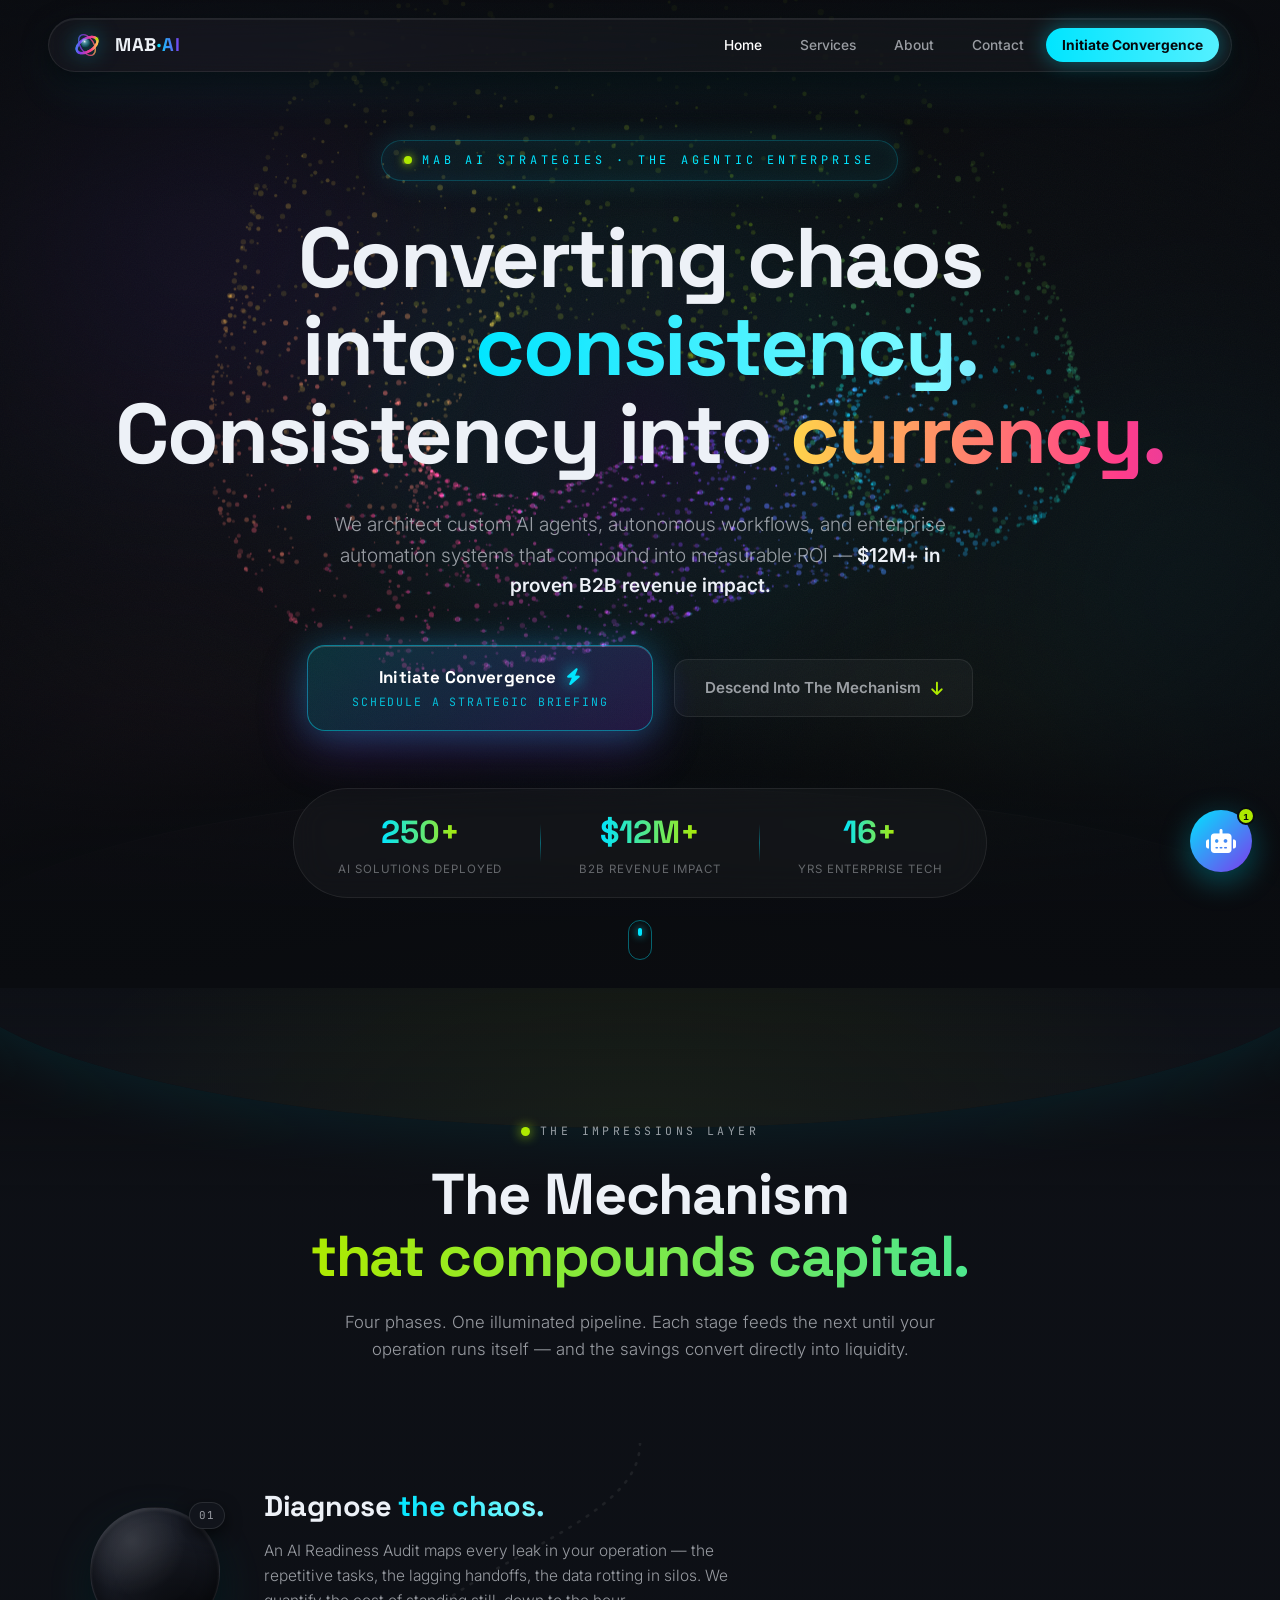
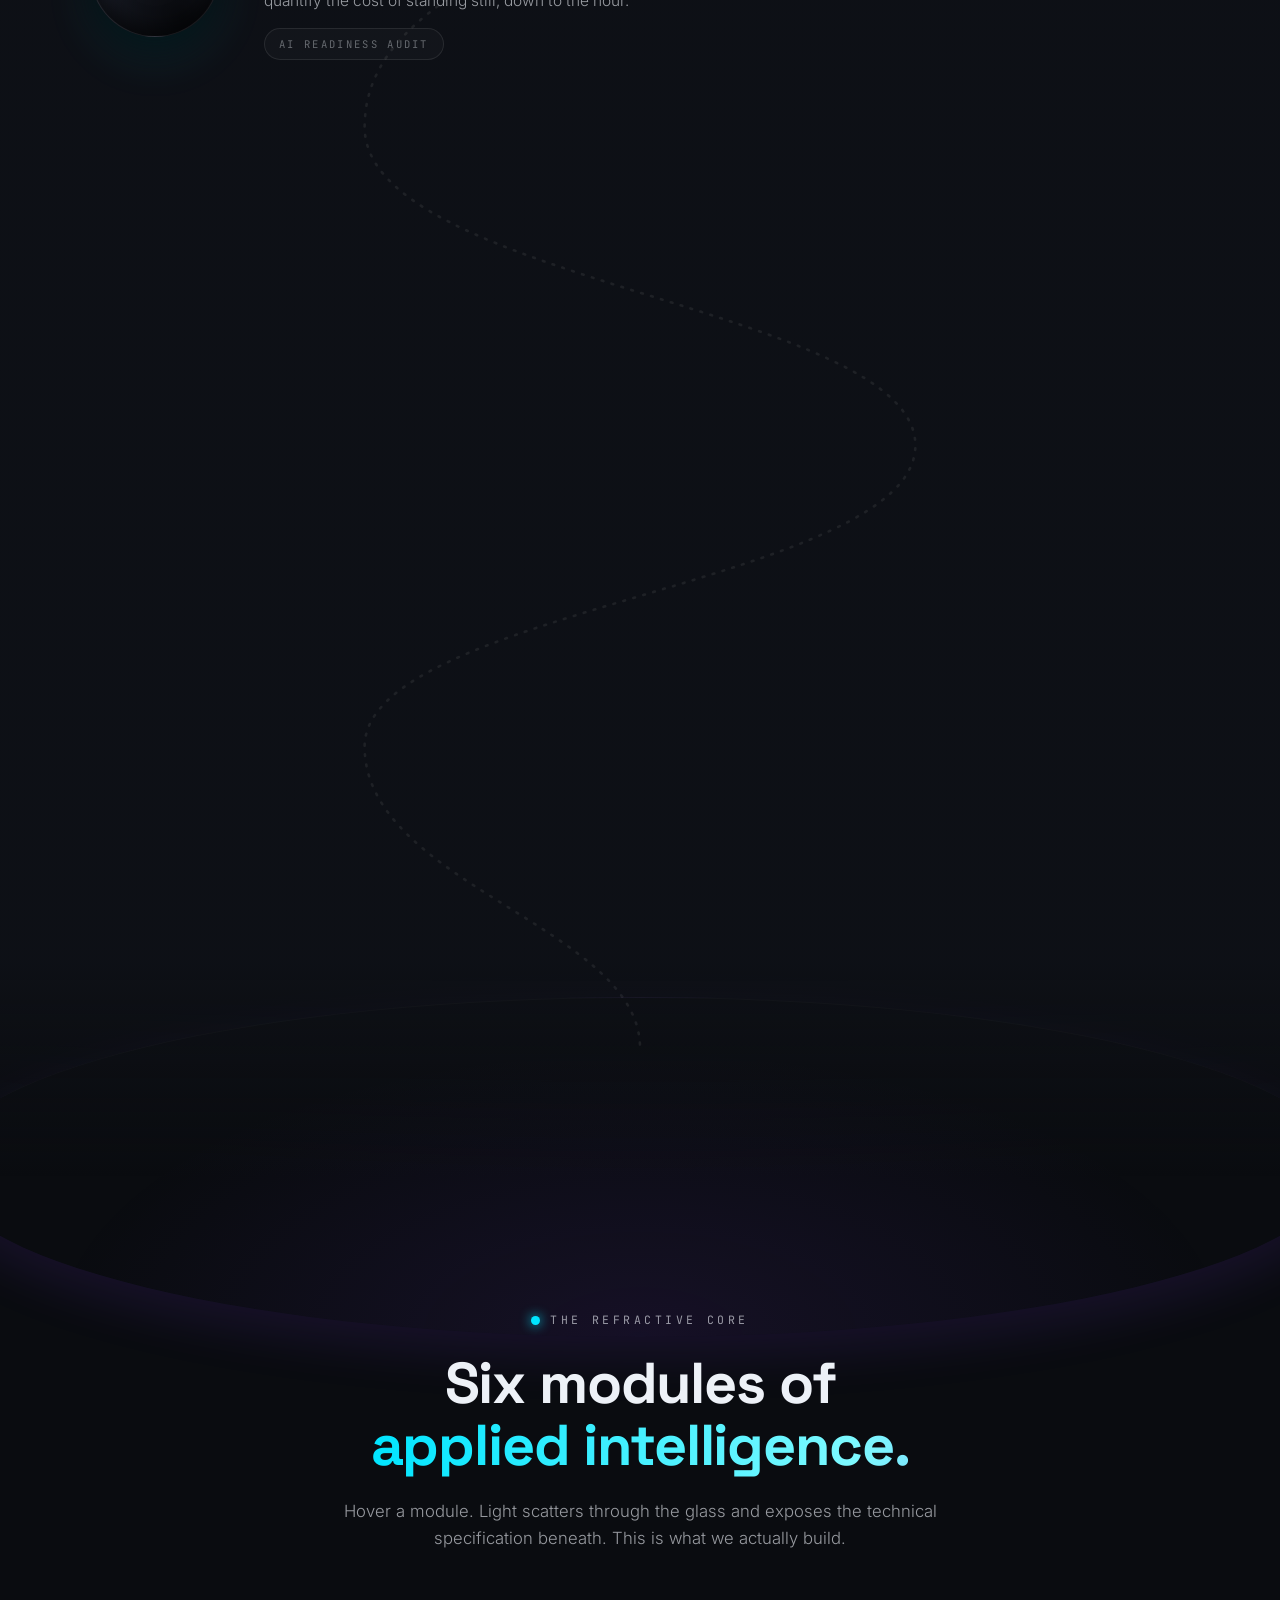
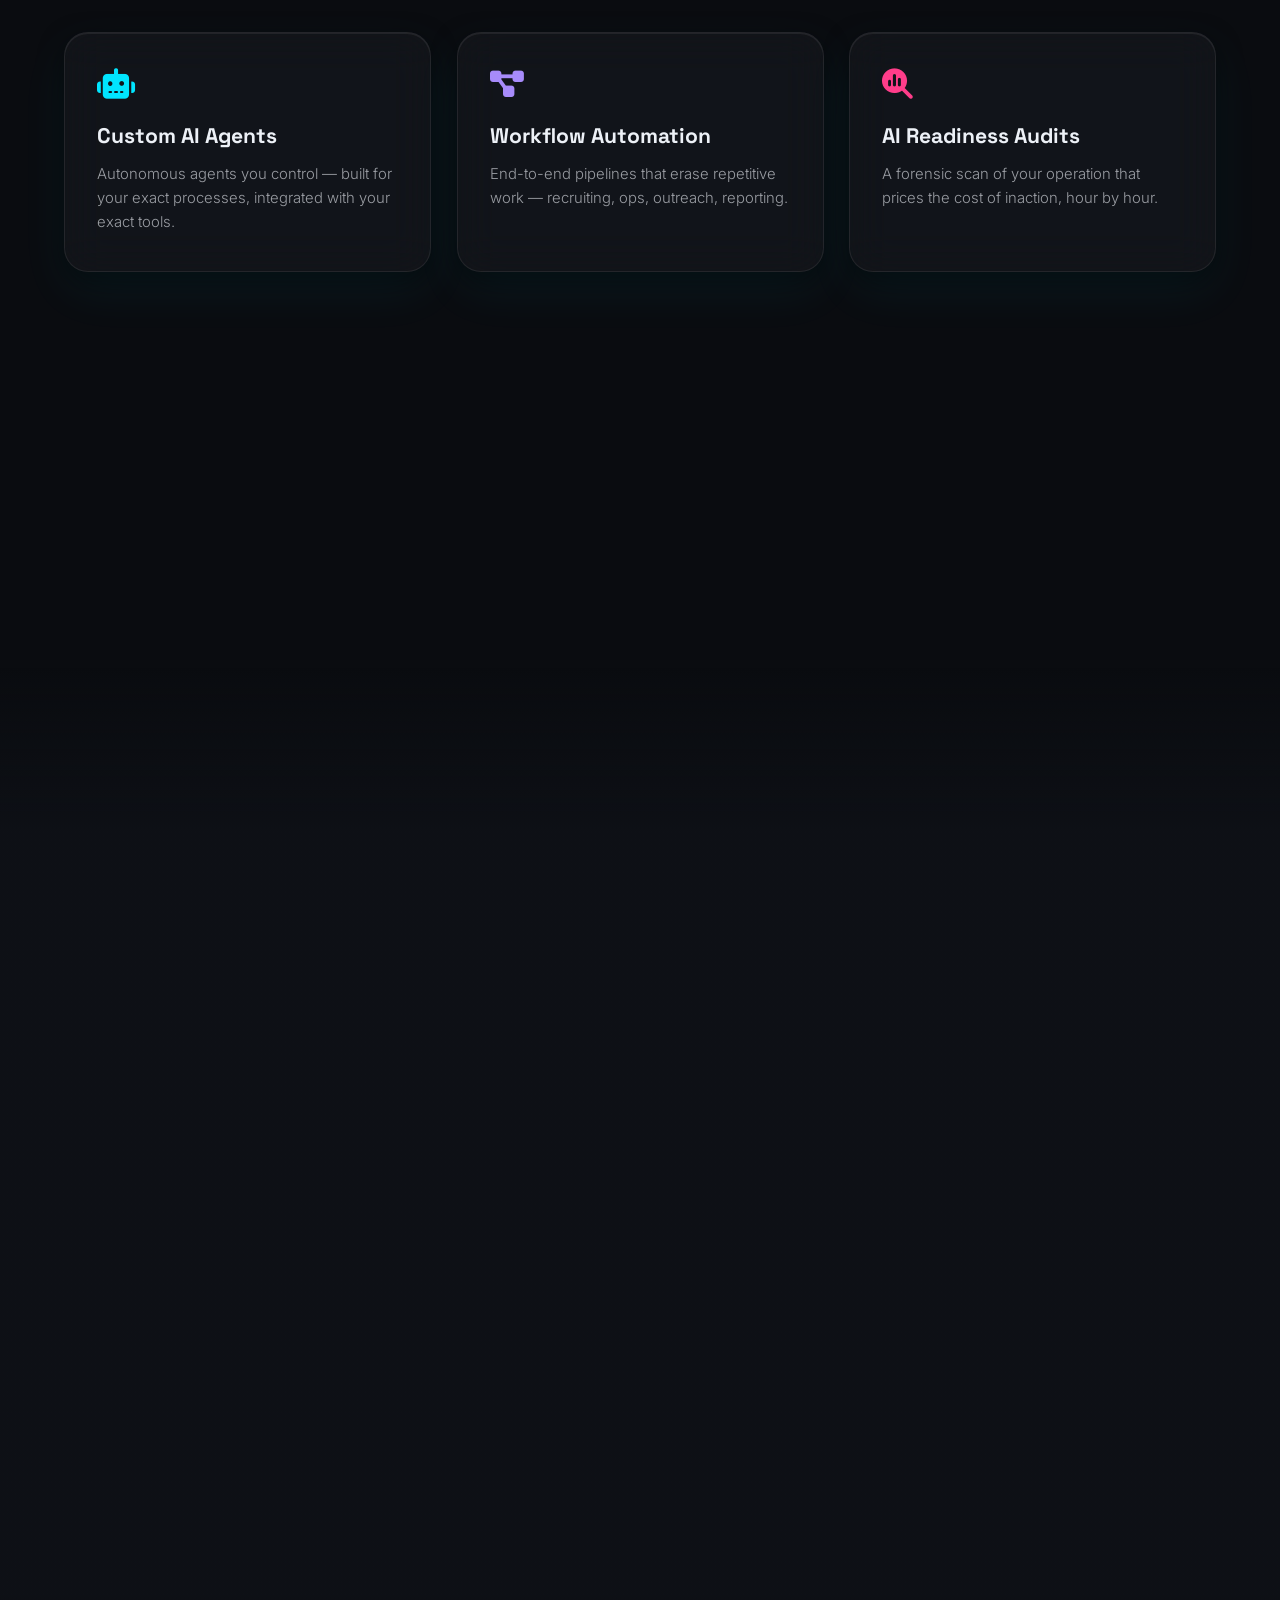
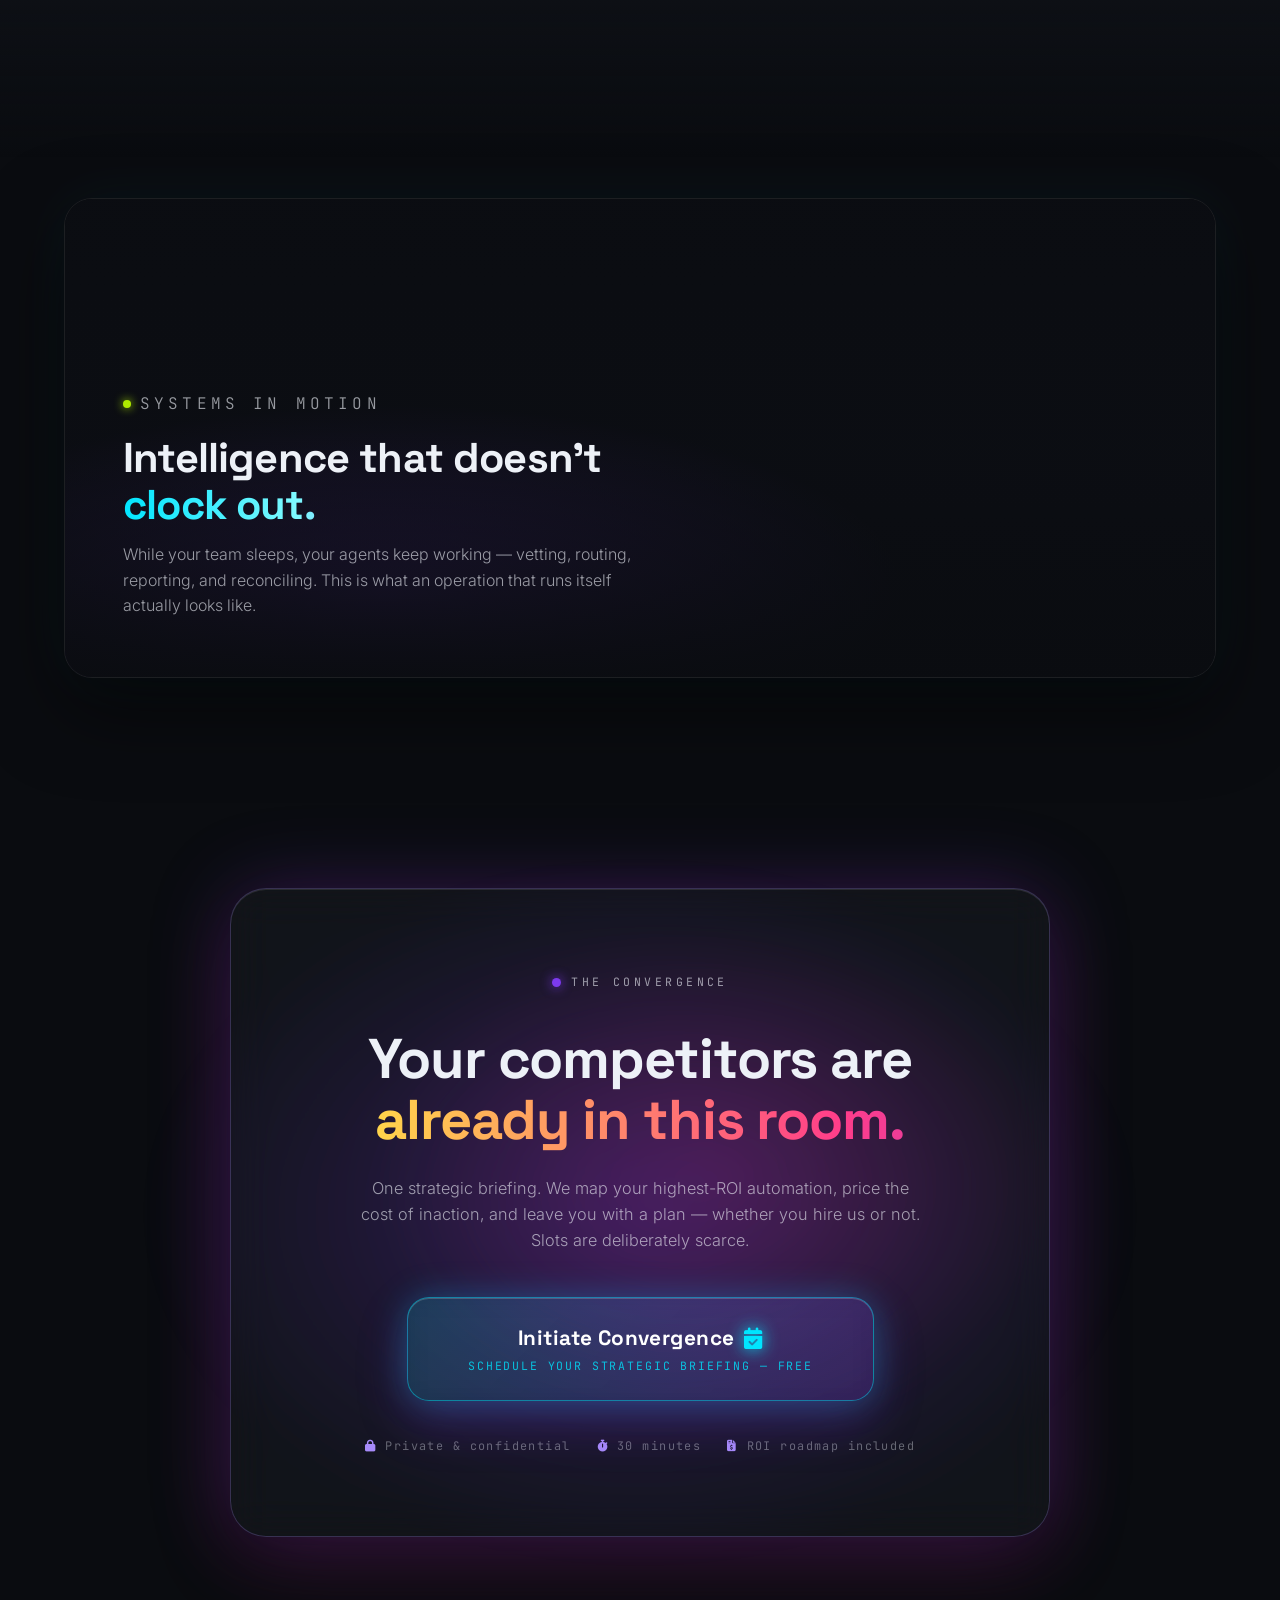
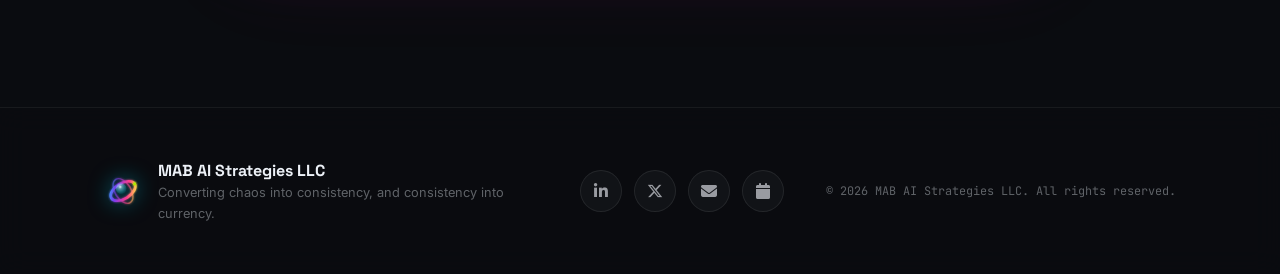
==== index.html @ 59cef4b9 "Add MAB AI Strategies website (pages, styles, scripts, media, brand assets) Stand up the static comp" ====
<!DOCTYPE html>
<html lang="en" class="scroll-smooth">
<head>
<meta charset="UTF-8">
<meta name="viewport" content="width=device-width, initial-scale=1.0">
<title>MAB AI Strategies — The Agentic Enterprise</title>
<meta name="description" content="Custom AI agents, intelligent workflows, and automation systems that deliver measurable ROI — backed by $12M+ in proven B2B revenue impact. Converting chaos into consistency, and consistency into currency.">
<link rel="canonical" href="https://www.mabaistrategies.com/">
<meta name="theme-color" content="#0A0C10">
<meta property="og:title" content="MAB AI Strategies — The Agentic Enterprise">
<meta property="og:description" content="Converting chaos into consistency, and consistency into currency.">
<meta property="og:type" content="website">
<meta property="og:url" content="https://www.mabaistrategies.com/">
<meta property="og:image" content="https://www.mabaistrategies.com/assets/og-image.svg">
<meta name="twitter:card" content="summary_large_image">
<meta name="twitter:title" content="MAB AI Strategies — The Agentic Enterprise">
<meta name="twitter:description" content="Converting chaos into consistency, and consistency into currency.">
<meta name="twitter:image" content="https://www.mabaistrategies.com/assets/og-image.svg">
<link rel="icon" href="assets/favicon.svg" type="image/svg+xml">
<link rel="apple-touch-icon" href="assets/favicon.svg">
<link rel="preconnect" href="https://fonts.googleapis.com">
<link rel="preconnect" href="https://fonts.gstatic.com" crossorigin>
<link href="https://fonts.googleapis.com/css2?family=Inter:wght@300;400;500;600;700;800;900&family=Space+Grotesk:wght@400;500;600;700&family=JetBrains+Mono:wght@400;500&display=swap" rel="stylesheet">
<link rel="stylesheet" href="https://cdn.jsdelivr.net/npm/@fortawesome/fontawesome-free@6.5.2/css/all.min.css">
<link rel="stylesheet" href="css/style.css">
<link rel="stylesheet" href="css/pages.css">
</head>
<body>

<!-- ════════ AMBIENT DEPTH LAYER ════════ -->
<div id="cosmos" aria-hidden="true">
  <div class="nebula nebula--violet"></div>
  <div class="nebula nebula--cyan"></div>
  <div class="nebula nebula--magenta"></div>
  <div class="nebula nebula--lime"></div>
  <canvas id="particle-field"></canvas>
  <div class="grain-overlay"></div>
</div>

<!-- ════════ NAVIGATION ════════ -->
<header id="site-nav">
  <nav class="nav-shell glass-sheet">
    <a href="index.html" class="nav-brand" id="nav-brand" aria-label="MAB AI Strategies — home">
      <span class="brand-orb"></span>
      <span class="brand-word">MAB<em>·AI</em></span>
    </a>
    <ul class="nav-links" id="nav-links">
      <li><a href="index.html" class="nav-link">Home</a></li>
      <li><a href="services.html" class="nav-link">Services</a></li>
      <li><a href="about.html" class="nav-link">About</a></li>
      <li><a href="contact.html" class="nav-link">Contact</a></li>
      <li><a href="contact.html" class="nav-link nav-link--cta magnetic">Initiate Convergence</a></li>
    </ul>
    <button class="nav-burger" id="nav-burger" aria-label="Open menu">
      <span></span><span></span><span></span>
    </button>
  </nav>
</header>

<main>

<!-- ════════ 1 · HERO — THE LIQUID IRIDESCENT TORUS ════════ -->
<section id="hero-section">
  <canvas id="torus-canvas" aria-hidden="true"></canvas>
  <div class="hero-vignette" aria-hidden="true"></div>

  <div class="hero-content">
    <p class="hero-kicker reveal" data-reveal>
      <span class="kicker-pulse"></span>MAB AI STRATEGIES&nbsp;·&nbsp;THE AGENTIC ENTERPRISE
    </p>

    <h1 class="hero-headline">
      <span class="line"><span class="kinetic-word" data-text="Converting">Converting</span> <span class="kinetic-word kinetic-word--ghost" data-text="chaos">chaos</span></span>
      <span class="line"><span class="kinetic-word kinetic-word--ghost" data-text="into">into</span> <span class="kinetic-word grad-cyan" data-text="consistency.">consistency.</span></span>
      <span class="line"><span class="kinetic-word kinetic-word--ghost" data-text="Consistency">Consistency</span> <span class="kinetic-word kinetic-word--ghost" data-text="into">into</span> <span class="kinetic-word grad-aurora" data-text="currency.">currency.</span></span>
    </h1>

    <p class="hero-sub reveal" data-reveal style="--d:.25s">
      We architect custom AI agents, autonomous workflows, and enterprise automation systems
      that compound into measurable ROI — <strong>$12M+ in proven B2B revenue impact.</strong>
    </p>

    <div class="hero-cta-row reveal" data-reveal style="--d:.4s">
      <a href="https://calendar.app.google/kuwKF2VrDuyvdfN9A" target="_blank" rel="noopener noreferrer" class="btn-convergence magnetic" id="hero-cta">
        <span class="btn-pulse" aria-hidden="true"></span>
        <span class="btn-label">Initiate Convergence <i class="fa-solid fa-bolt"></i></span>
        <span class="btn-sublabel">Schedule a Strategic Briefing</span>
      </a>
      <a href="#mechanism-section" class="btn-ghost magnetic">
        Descend Into The Mechanism <i class="fa-solid fa-arrow-down"></i>
      </a>
    </div>

    <ul class="hero-ticker reveal" data-reveal style="--d:.55s">
      <li><strong data-count="250" data-suffix="+">0</strong><span>AI solutions deployed</span></li>
      <li class="ticker-divide"></li>
      <li><strong data-count="12" data-prefix="$" data-suffix="M+">0</strong><span>B2B revenue impact</span></li>
      <li class="ticker-divide"></li>
      <li><strong data-count="16" data-suffix="+">0</strong><span>yrs enterprise tech</span></li>
    </ul>
  </div>

  <div class="scroll-cue" aria-hidden="true"><span></span></div>
</section>

<!-- ════════ 2 · IMPRESSIONS LAYER — THE MECHANISM PIPELINE ════════ -->
<section id="mechanism-section">
  <div class="section-disc section-disc--top" aria-hidden="true"></div>

  <div class="section-head reveal" data-reveal>
    <p class="section-eyebrow"><span class="eyebrow-dot lime"></span>THE IMPRESSIONS LAYER</p>
    <h2 class="section-title kinetic-h">The Mechanism<br><span class="grad-lime">that compounds capital.</span></h2>
    <p class="section-lede">Four phases. One illuminated pipeline. Each stage feeds the next until your
    operation runs itself — and the savings convert directly into liquidity.</p>
  </div>

  <div class="pipeline-wrap">
    <svg id="pipeline-svg" viewBox="0 0 1000 1400" preserveAspectRatio="xMidYMin meet" aria-hidden="true">
      <defs>
        <linearGradient id="pipe-grad" x1="0" y1="0" x2="0" y2="1">
          <stop offset="0%" stop-color="#00E5FF"/>
          <stop offset="35%" stop-color="#7C3AED"/>
          <stop offset="70%" stop-color="#FF3D8A"/>
          <stop offset="100%" stop-color="#AEEA00"/>
        </linearGradient>
        <filter id="pipe-glow" x="-50%" y="-50%" width="200%" height="200%">
          <feGaussianBlur stdDeviation="6" result="b"/>
          <feMerge><feMergeNode in="b"/><feMergeNode in="SourceGraphic"/></feMerge>
        </filter>
      </defs>
      <path id="pipe-base" d="M500,0 C500,120 180,150 180,330 C180,510 820,540 820,700 C820,860 180,890 180,1050 C180,1210 500,1260 500,1400" fill="none"/>
      <path id="pipe-lit"  d="M500,0 C500,120 180,150 180,330 C180,510 820,540 820,700 C820,860 180,890 180,1050 C180,1210 500,1260 500,1400" fill="none" filter="url(#pipe-glow)"/>
      <circle id="pipe-comet" r="7"/>
    </svg>

    <article class="pipe-node pipe-node--left reveal" data-reveal>
      <div class="clay-disc" data-accent="cyan"><span class="clay-num">01</span><i class="fa-solid fa-radar"></i></div>
      <div class="pipe-copy">
        <h3>Diagnose <span class="grad-cyan">the chaos.</span></h3>
        <p>An AI Readiness Audit maps every leak in your operation — the repetitive tasks, the lagging
        handoffs, the data rotting in silos. We quantify the cost of standing still, down to the hour.</p>
        <span class="pipe-tag">AI READINESS AUDIT</span>
      </div>
    </article>

    <article class="pipe-node pipe-node--right reveal" data-reveal>
      <div class="clay-disc" data-accent="violet"><span class="clay-num">02</span><i class="fa-solid fa-compass-drafting"></i></div>
      <div class="pipe-copy">
        <h3>Architect <span class="grad-violet">the agents.</span></h3>
        <p>Custom AI agents engineered around your stack — not bolted on top of it. Multi-step reasoning,
        tool use, and guardrails designed by architects with 16+ years in mid-market &amp; enterprise tech.</p>
        <span class="pipe-tag">CUSTOM AGENT ARCHITECTURE</span>
      </div>
    </article>

    <article class="pipe-node pipe-node--left reveal" data-reveal>
      <div class="clay-disc" data-accent="magenta"><span class="clay-num">03</span><i class="fa-solid fa-infinity"></i></div>
      <div class="pipe-copy">
        <h3>Automate <span class="grad-aurora">around the clock.</span></h3>
        <p>Workflows that never sleep. One deployment vetted candidates, ran outreach, and handled onboarding
        autonomously — returning <strong>15 hours per week</strong> to a Director of Staff and roughly
        <strong>$40K in annual net liquidity.</strong></p>
        <span class="pipe-tag">24/7 WORKFLOW AUTOMATION</span>
      </div>
    </article>

    <article class="pipe-node pipe-node--right reveal" data-reveal>
      <div class="clay-disc" data-accent="lime"><span class="clay-num">04</span><i class="fa-solid fa-chart-line"></i></div>
      <div class="pipe-copy">
        <h3>Amplify <span class="grad-lime">into currency.</span></h3>
        <p>Reclaimed hours become training, strategy, and growth. Our clients have measured near-10% YoY
        output gains from redeployed human focus alone. Consistency, converted into currency.</p>
        <span class="pipe-tag">MEASURABLE ROI · $12M+ IMPACT</span>
      </div>
    </article>
  </div>
</section>

<!-- ════════ 3 · THE REFRACTIVE CORE — SERVICES ════════ -->
<section id="core-section">
  <div class="section-disc section-disc--violet" aria-hidden="true"></div>

  <div class="section-head reveal" data-reveal>
    <p class="section-eyebrow"><span class="eyebrow-dot cyan"></span>THE REFRACTIVE CORE</p>
    <h2 class="section-title kinetic-h">Six modules of<br><span class="grad-cyan">applied intelligence.</span></h2>
    <p class="section-lede">Hover a module. Light scatters through the glass and exposes the technical
    specification beneath. This is what we actually build.</p>
  </div>

  <div class="core-grid">

    <article class="core-card glass-sheet reveal" data-reveal data-accent="cyan">
      <div class="card-scatter" aria-hidden="true"></div>
      <div class="card-face">
        <i class="fa-solid fa-robot card-icon"></i>
        <h3>Custom AI Agents</h3>
        <p>Autonomous agents you control — built for your exact processes, integrated with your exact tools.</p>
      </div>
      <div class="card-specs">
        <p class="spec-title">// TECHNICAL SPECIFICATION</p>
        <ul>
          <li><i class="fa-solid fa-angle-right"></i> Multi-step reasoning &amp; tool orchestration</li>
          <li><i class="fa-solid fa-angle-right"></i> LangGraph · CrewAI v0.9 · AG2 · Agents SDK</li>
          <li><i class="fa-solid fa-angle-right"></i> Human-in-the-loop guardrails &amp; audit logs</li>
          <li><i class="fa-solid fa-angle-right"></i> o3 · Claude 4 · Gemini 2.5 Pro · Llama 4</li>
        </ul>
      </div>
    </article>

    <article class="core-card glass-sheet reveal" data-reveal data-accent="violet">
      <div class="card-scatter" aria-hidden="true"></div>
      <div class="card-face">
        <i class="fa-solid fa-diagram-project card-icon"></i>
        <h3>Workflow Automation</h3>
        <p>End-to-end pipelines that erase repetitive work — recruiting, ops, outreach, reporting.</p>
      </div>
      <div class="card-specs">
        <p class="spec-title">// TECHNICAL SPECIFICATION</p>
        <ul>
          <li><i class="fa-solid fa-angle-right"></i> 24/7 autonomous execution, zero idle time</li>
          <li><i class="fa-solid fa-angle-right"></i> 15+ hrs/week reclaimed per deployment</li>
          <li><i class="fa-solid fa-angle-right"></i> Event-driven triggers &amp; failure recovery</li>
          <li><i class="fa-solid fa-angle-right"></i> Native CRM / ATS / ERP integrations</li>
        </ul>
      </div>
    </article>

    <article class="core-card glass-sheet reveal" data-reveal data-accent="magenta">
      <div class="card-scatter" aria-hidden="true"></div>
      <div class="card-face">
        <i class="fa-solid fa-magnifying-glass-chart card-icon"></i>
        <h3>AI Readiness Audits</h3>
        <p>A forensic scan of your operation that prices the cost of inaction, hour by hour.</p>
      </div>
      <div class="card-specs">
        <p class="spec-title">// TECHNICAL SPECIFICATION</p>
        <ul>
          <li><i class="fa-solid fa-angle-right"></i> Process mining &amp; bottleneck quantification</li>
          <li><i class="fa-solid fa-angle-right"></i> ROI-ranked automation roadmap</li>
          <li><i class="fa-solid fa-angle-right"></i> Data-maturity &amp; security assessment</li>
          <li><i class="fa-solid fa-angle-right"></i> Executive briefing deliverable</li>
        </ul>
      </div>
    </article>

    <article class="core-card glass-sheet reveal" data-reveal data-accent="lime">
      <div class="card-scatter" aria-hidden="true"></div>
      <div class="card-face">
        <i class="fa-solid fa-bolt-lightning card-icon"></i>
        <h3>Real-Time Data Synthesis</h3>
        <p>Live signals fused into a single intelligence layer your agents — and your board — act on.</p>
      </div>
      <div class="card-specs">
        <p class="spec-title">// TECHNICAL SPECIFICATION</p>
        <ul>
          <li><i class="fa-solid fa-angle-right"></i> Streaming ingestion &amp; vector retrieval</li>
          <li><i class="fa-solid fa-angle-right"></i> RAG pipelines over proprietary data</li>
          <li><i class="fa-solid fa-angle-right"></i> Python · FastAPI · PostgreSQL core</li>
          <li><i class="fa-solid fa-angle-right"></i> Live KPI dashboards &amp; alerting</li>
        </ul>
      </div>
    </article>

    <article class="core-card glass-sheet reveal" data-reveal data-accent="cyan">
      <div class="card-scatter" aria-hidden="true"></div>
      <div class="card-face">
        <i class="fa-solid fa-chess-king card-icon"></i>
        <h3>Fractional AI Architecture</h3>
        <p>Principal-level AI leadership embedded in your org — without the principal-level payroll.</p>
      </div>
      <div class="card-specs">
        <p class="spec-title">// TECHNICAL SPECIFICATION</p>
        <ul>
          <li><i class="fa-solid fa-angle-right"></i> 16+ yrs mid-market &amp; enterprise tech</li>
          <li><i class="fa-solid fa-angle-right"></i> Strategy → build → deploy ownership</li>
          <li><i class="fa-solid fa-angle-right"></i> Vendor-neutral stack selection</li>
          <li><i class="fa-solid fa-angle-right"></i> SOC 2 / GDPR-aware governance</li>
        </ul>
      </div>
    </article>

    <article class="core-card glass-sheet reveal" data-reveal data-accent="violet">
      <div class="card-scatter" aria-hidden="true"></div>
      <div class="card-face">
        <i class="fa-solid fa-window-restore card-icon"></i>
        <h3>Conversion Web Experiences</h3>
        <p>High-velocity, AI-instrumented web properties engineered to turn attention into pipeline.</p>
      </div>
      <div class="card-specs">
        <p class="spec-title">// TECHNICAL SPECIFICATION</p>
        <ul>
          <li><i class="fa-solid fa-angle-right"></i> Cinematic interaction &amp; motion systems</li>
          <li><i class="fa-solid fa-angle-right"></i> Embedded scheduling &amp; lead capture</li>
          <li><i class="fa-solid fa-angle-right"></i> Performance-budgeted, edge-deployed</li>
          <li><i class="fa-solid fa-angle-right"></i> Analytics-wired conversion loops</li>
        </ul>
      </div>
    </article>

  </div>
</section>

<!-- ════════ 4 · PROOF — TACTILE DISCS ════════ -->
<section id="proof-section">
  <div class="section-head reveal" data-reveal>
    <p class="section-eyebrow"><span class="eyebrow-dot magenta"></span>FIELD EVIDENCE</p>
    <h2 class="section-title kinetic-h">Numbers that survived<br><span class="grad-aurora">contact with reality.</span></h2>
  </div>

  <div class="proof-grid">
    <div class="proof-disc reveal" data-reveal data-accent="cyan">
      <div class="disc-ring" aria-hidden="true"></div>
      <strong data-count="250" data-suffix="+">0</strong>
      <span>Custom AI solutions built for businesses like yours</span>
    </div>
    <div class="proof-disc reveal" data-reveal data-accent="violet">
      <div class="disc-ring" aria-hidden="true"></div>
      <strong data-count="12" data-prefix="$" data-suffix="M+">0</strong>
      <span>Proven B2B revenue impact, measured — not estimated</span>
    </div>
    <div class="proof-disc reveal" data-reveal data-accent="magenta">
      <div class="disc-ring" aria-hidden="true"></div>
      <strong data-count="15" data-suffix="+">0</strong>
      <span>Hours saved per week, per deployment</span>
    </div>
    <div class="proof-disc reveal" data-reveal data-accent="lime">
      <div class="disc-ring" aria-hidden="true"></div>
      <strong data-count="16" data-suffix="+">0</strong>
      <span>Years in mid-market &amp; enterprise technology</span>
    </div>
  </div>

  <figure class="proof-quote glass-sheet reveal" data-reveal>
    <blockquote>
      “The autonomous hiring agent saved me almost <em>15 hours on staffing per week.</em>
      I finally focused on training — and output rose nearly 10% year over year.
      My estimate: about <em>$40,000 in annual net liquidity.</em>”
    </blockquote>
    <figcaption>— Director of Staff, MAB AI client deployment</figcaption>
  </figure>
</section>

<!-- ════════ 4.5 · THE AGENTIC ENTERPRISE — IN MOTION ════════ -->
<section class="motion-section">
  <div class="motion-band reveal" data-reveal>
    <video class="motion-band__video" autoplay muted loop playsinline preload="metadata" aria-hidden="true">
      <source src="media/agentic-loop-01.mp4" type="video/mp4">
    </video>
    <div class="motion-band__scrim" aria-hidden="true"></div>
    <div class="motion-band__copy">
      <p class="motion-band__tag"><span class="kicker-pulse"></span>SYSTEMS IN MOTION</p>
      <h2>Intelligence that doesn't <span class="grad-cyan">clock out.</span></h2>
      <p>While your team sleeps, your agents keep working — vetting, routing, reporting, and
      reconciling. This is what an operation that runs itself actually looks like.</p>
    </div>
  </div>
</section>

<!-- ════════ 5 · THE CONVERGENCE — FINAL CTA ════════ -->
<section id="convergence-section">
  <div class="convergence-aura" aria-hidden="true"></div>
  <div class="convergence-node glass-sheet reveal" data-reveal>
    <p class="section-eyebrow centered"><span class="eyebrow-dot violet"></span>THE CONVERGENCE</p>
    <h2 class="convergence-title kinetic-h">
      Your competitors are<br>
      <span class="grad-aurora">already in this room.</span>
    </h2>
    <p class="convergence-lede">
      One strategic briefing. We map your highest-ROI automation, price the cost of inaction,
      and leave you with a plan — whether you hire us or not. Slots are deliberately scarce.
    </p>
    <a href="https://calendar.app.google/kuwKF2VrDuyvdfN9A" target="_blank" rel="noopener noreferrer" class="btn-convergence btn-convergence--xl magnetic" id="final-cta">
      <span class="btn-pulse" aria-hidden="true"></span>
      <span class="btn-label">Initiate Convergence <i class="fa-solid fa-calendar-check"></i></span>
      <span class="btn-sublabel">Schedule Your Strategic Briefing — Free</span>
    </a>
    <ul class="convergence-meta">
      <li><i class="fa-solid fa-lock"></i> Private &amp; confidential</li>
      <li><i class="fa-solid fa-stopwatch"></i> 30 minutes</li>
      <li><i class="fa-solid fa-file-invoice-dollar"></i> ROI roadmap included</li>
    </ul>
  </div>
</section>

</main>

<!-- ════════ FOOTER ════════ -->
<footer id="site-footer">
  <div class="footer-shell">
    <div class="footer-brand">
      <span class="brand-orb"></span>
      <div>
        <p class="footer-name">MAB AI Strategies LLC</p>
        <p class="footer-tag">Converting chaos into consistency, and consistency into currency.</p>
      </div>
    </div>
    <ul class="footer-social">
      <li><a href="https://www.linkedin.com/in/mark-bockrath-a5a1b2196/" target="_blank" rel="noopener noreferrer" aria-label="LinkedIn" class="magnetic"><i class="fa-brands fa-linkedin-in"></i></a></li>
      <li><a href="https://x.com/mab_ai_CEO" target="_blank" rel="noopener noreferrer" aria-label="X / Twitter" class="magnetic"><i class="fa-brands fa-x-twitter"></i></a></li>
      <li><a href="mailto:mark@mabaistrategies.com" aria-label="Email" class="magnetic"><i class="fa-solid fa-envelope"></i></a></li>
      <li><a href="https://calendar.app.google/kuwKF2VrDuyvdfN9A" target="_blank" rel="noopener noreferrer" aria-label="Schedule" class="magnetic"><i class="fa-solid fa-calendar"></i></a></li>
    </ul>
    <p class="footer-legal">© 2026 MAB AI Strategies LLC. All rights reserved.</p>
  </div>
</footer>

<script src="js/torus.js" defer></script>
<script src="js/main.js" defer></script>
<script src="js/chatbot.js" defer></script>
</body>
</html>
---- css/style.css ----
/* ═══════════════════════════════════════════════════════════════
   MAB AI STRATEGIES — "AGENTIC ENTERPRISE" DARK THEME
   Cosmic slate base · phosphorescent neon · refractive glass
   ═══════════════════════════════════════════════════════════════ */

:root{
  --bg:        #0A0C10;
  --bg-raise:  #11141B;
  --ink:       #EDF1F7;
  --ink-dim:   rgba(237,241,247,.62);
  --ink-faint: rgba(237,241,247,.38);

  --cyan:    #00E5FF;
  --violet:  #7C3AED;
  --magenta: #FF3D8A;
  --lime:    #AEEA00;
  --gold:    #FFD54A;

  --glass-bg:     rgba(255,255,255,.035);
  --glass-border: rgba(255,255,255,.08);

  --font-display: "Space Grotesk", "Inter", sans-serif;
  --font-body:    "Inter", sans-serif;
  --font-mono:    "JetBrains Mono", monospace;

  --ease-out: cubic-bezier(.16,1,.3,1);
}

*{ margin:0; padding:0; box-sizing:border-box; }
html{ scroll-behavior:smooth; }
body{
  background:var(--bg);
  color:var(--ink);
  font-family:var(--font-body);
  line-height:1.6;
  overflow-x:hidden;
  -webkit-font-smoothing:antialiased;
}
::selection{ background:rgba(0,229,255,.3); color:#fff; }
img{ max-width:100%; display:block; }
a{ color:inherit; text-decoration:none; }
ul{ list-style:none; }

/* ═══════════ COSMIC BACKGROUND DEPTH ═══════════ */
#cosmos{ position:fixed; inset:0; z-index:0; pointer-events:none; overflow:hidden; }

#particle-field{ position:absolute; inset:0; width:100%; height:100%; }

.nebula{
  position:absolute; border-radius:50%;
  filter:blur(110px); opacity:.16;
  will-change:transform;
  mix-blend-mode:screen;
}
.nebula--violet { width:55vw; height:55vw; background:radial-gradient(circle,#7C3AED 0%,transparent 65%); top:-12%; left:-12%; }
.nebula--cyan   { width:45vw; height:45vw; background:radial-gradient(circle,#00E5FF 0%,transparent 65%); top:34%;  right:-16%; opacity:.10; }
.nebula--magenta{ width:42vw; height:42vw; background:radial-gradient(circle,#FF3D8A 0%,transparent 65%); top:64%;  left:-10%; opacity:.10; }
.nebula--lime   { width:34vw; height:34vw; background:radial-gradient(circle,#AEEA00 0%,transparent 65%); bottom:-12%; right:8%; opacity:.07; }

.grain-overlay{
  position:absolute; inset:0; opacity:.05; mix-blend-mode:overlay;
  background-image:url("data:image/svg+xml,%3Csvg xmlns='http://www.w3.org/2000/svg' width='160' height='160'%3E%3Cfilter id='n'%3E%3CfeTurbulence type='fractalNoise' baseFrequency='0.85' numOctaves='2'/%3E%3C/filter%3E%3Crect width='100%25' height='100%25' filter='url(%23n)'/%3E%3C/svg%3E");
}

main, footer, header{ position:relative; z-index:2; }

/* ═══════════ GLASS SHEET MATERIAL ═══════════ */
.glass-sheet{
  background:var(--glass-bg);
  -webkit-backdrop-filter:blur(20px) saturate(1.4);
  backdrop-filter:blur(20px) saturate(1.4);
  border:1px solid var(--glass-border);
  box-shadow:
    0 20px 50px rgba(0,229,255,.06),
    0 8px 24px rgba(0,0,0,.55),
    inset 0 1px 0 rgba(255,255,255,.07);
}

/* ═══════════ NAVIGATION ═══════════ */
#site-nav{
  position:fixed; top:0; left:0; right:0; z-index:50;
  padding:18px clamp(16px,4vw,48px);
  transition:padding .4s var(--ease-out);
}
.nav-shell{
  max-width:1240px; margin:0 auto;
  display:flex; align-items:center; justify-content:space-between;
  border-radius:100px; padding:10px 12px 10px 22px;
}
.nav-brand{ display:flex; align-items:center; gap:12px; }
.brand-orb{
  width:32px; height:32px; flex-shrink:0;
  background:url("../assets/logo-mark.svg") center/contain no-repeat;
  filter:drop-shadow(0 0 10px rgba(0,229,255,.5));
  animation:orb-float 9s ease-in-out infinite;
}
@keyframes orb-float{ 0%,100%{ transform:rotate(-5deg); } 50%{ transform:rotate(5deg); } }
.footer-brand .brand-orb{ width:38px; height:38px; }
.brand-word{
  font-family:var(--font-display); font-weight:700; font-size:1.15rem; letter-spacing:.04em;
}
.brand-word em{
  font-style:normal;
  background:linear-gradient(90deg,var(--cyan),var(--violet));
  -webkit-background-clip:text; background-clip:text; color:transparent;
}
.nav-links{ display:flex; align-items:center; gap:6px; }
.nav-link{
  font-size:.86rem; font-weight:500; color:var(--ink-dim);
  padding:9px 16px; border-radius:100px;
  transition:color .25s, background .25s, text-shadow .25s;
}
.nav-link:hover{ color:#fff; background:rgba(255,255,255,.05); text-shadow:0 0 14px rgba(0,229,255,.8); }
.nav-link--cta{
  color:#05070b; font-weight:700;
  background:linear-gradient(90deg,var(--cyan),#54f0ff);
  box-shadow:0 0 22px rgba(0,229,255,.4);
}
.nav-link--cta:hover{ color:#05070b; background:linear-gradient(90deg,#54f0ff,var(--cyan)); text-shadow:none; box-shadow:0 0 34px rgba(0,229,255,.7); }

.nav-burger{
  display:none; flex-direction:column; gap:5px;
  background:none; border:0; cursor:pointer; padding:10px 14px;
}
.nav-burger span{ width:22px; height:2px; background:var(--cyan); border-radius:2px; transition:.3s; box-shadow:0 0 8px rgba(0,229,255,.6); }

/* ═══════════ HERO ═══════════ */
#hero-section{
  position:relative; min-height:100vh;
  display:flex; align-items:center; justify-content:center;
  padding:140px clamp(20px,5vw,64px) 90px;
  overflow:hidden;
}
#torus-canvas{
  position:absolute; inset:0; width:100%; height:100%;
  z-index:0;
}
.hero-vignette{
  position:absolute; inset:0; z-index:1; pointer-events:none;
  background:
    radial-gradient(ellipse 70% 55% at 50% 42%, transparent 30%, rgba(10,12,16,.72) 100%),
    linear-gradient(to bottom, rgba(10,12,16,.45) 0%, transparent 22%, transparent 70%, var(--bg) 100%);
}
.hero-content{
  position:relative; z-index:2; max-width:1080px; text-align:center;
}
.hero-kicker{
  display:inline-flex; align-items:center; gap:10px;
  font-family:var(--font-mono); font-size:.74rem; letter-spacing:.32em;
  color:var(--cyan); margin-bottom:34px;
  padding:10px 22px; border-radius:100px;
  border:1px solid rgba(0,229,255,.22);
  background:rgba(0,229,255,.05);
  box-shadow:0 0 30px rgba(0,229,255,.12), inset 0 0 18px rgba(0,229,255,.05);
}
.kicker-pulse{
  width:8px; height:8px; border-radius:50%; background:var(--lime);
  box-shadow:0 0 10px var(--lime);
  animation:kick 2s ease-in-out infinite;
}
@keyframes kick{ 0%,100%{ opacity:1; transform:scale(1);} 50%{ opacity:.4; transform:scale(.7);} }

.hero-headline{
  font-family:var(--font-display);
  font-size:clamp(2.5rem, 6.6vw, 5.4rem);
  font-weight:700; line-height:1.04; letter-spacing:-.025em;
  margin-bottom:30px;
}
.hero-headline .line{ display:block; }

/* Kinetic typography */
.kinetic-word{
  position:relative; display:inline-block;
  transition:text-shadow .35s, transform .35s var(--ease-out);
}
.kinetic-word--ghost{ color:var(--ink); }
.kinetic-word:hover{
  transform:translateY(-3px);
  text-shadow:0 0 24px rgba(0,229,255,.85), 0 14px 44px rgba(124,58,237,.6);
}
.grad-cyan{
  background:linear-gradient(92deg,#00E5FF 0%,#7DF9FF 45%,#7C3AED 110%);
  background-size:200% 100%;
  -webkit-background-clip:text; background-clip:text; color:transparent;
  animation:grad-slide 6s ease-in-out infinite alternate;
}
.grad-aurora{
  background:linear-gradient(92deg,#FFD54A 0%,#FF3D8A 40%,#7C3AED 80%,#00E5FF 120%);
  background-size:220% 100%;
  -webkit-background-clip:text; background-clip:text; color:transparent;
  animation:grad-slide 7s ease-in-out infinite alternate;
}
.grad-lime{
  background:linear-gradient(92deg,#AEEA00 0%,#00E5FF 90%);
  background-size:200% 100%;
  -webkit-background-clip:text; background-clip:text; color:transparent;
  animation:grad-slide 6s ease-in-out infinite alternate;
}
.grad-violet{
  background:linear-gradient(92deg,#7C3AED 0%,#FF3D8A 100%);
  background-size:200% 100%;
  -webkit-background-clip:text; background-clip:text; color:transparent;
  animation:grad-slide 6s ease-in-out infinite alternate;
}
@keyframes grad-slide{ from{ background-position:0% 0; } to{ background-position:100% 0; } }

.hero-sub{
  max-width:640px; margin:0 auto 44px;
  font-size:clamp(1rem,1.6vw,1.2rem); color:var(--ink-dim); font-weight:300;
}
.hero-sub strong{ color:var(--ink); font-weight:600; }

/* CTA buttons */
.hero-cta-row{
  display:flex; flex-wrap:wrap; gap:20px; justify-content:center; align-items:center;
  margin-bottom:58px;
}
.btn-convergence{
  position:relative; display:inline-flex; flex-direction:column; align-items:center;
  gap:2px; padding:18px 44px; border-radius:18px;
  font-family:var(--font-display);
  background:linear-gradient(135deg, rgba(0,229,255,.16), rgba(124,58,237,.22));
  border:1px solid rgba(0,229,255,.45);
  box-shadow:
    0 0 34px rgba(0,229,255,.25),
    0 20px 50px rgba(124,58,237,.25),
    inset 0 1px 0 rgba(255,255,255,.18);
  -webkit-backdrop-filter:blur(14px); backdrop-filter:blur(14px);
  overflow:visible; cursor:pointer;
  transition:box-shadow .35s, border-color .35s;
  will-change:transform;
}
.btn-convergence:hover{
  border-color:rgba(0,229,255,.9);
  box-shadow:
    0 0 60px rgba(0,229,255,.5),
    0 24px 70px rgba(124,58,237,.45),
    inset 0 1px 0 rgba(255,255,255,.3);
}
.btn-label{
  font-size:1.06rem; font-weight:700; letter-spacing:.02em; color:#fff;
  display:flex; align-items:center; gap:10px;
}
.btn-label i{ color:var(--cyan); filter:drop-shadow(0 0 8px var(--cyan)); }
.btn-sublabel{
  font-size:.72rem; font-family:var(--font-mono); letter-spacing:.16em;
  color:rgba(0,229,255,.8); text-transform:uppercase;
}
.btn-pulse{
  position:absolute; inset:-1px; border-radius:18px; pointer-events:none;
  border:1px solid rgba(0,229,255,.7); opacity:0;
}
.btn-convergence:hover .btn-pulse{ animation:pulse-ring 1.4s var(--ease-out) infinite; }
@keyframes pulse-ring{
  0%{ opacity:.9; transform:scale(1); }
  100%{ opacity:0; transform:scale(1.22); }
}
.btn-convergence--xl{ padding:24px 60px; border-radius:22px; }
.btn-convergence--xl .btn-label{ font-size:1.3rem; }

.btn-ghost{
  display:inline-flex; align-items:center; gap:10px;
  padding:16px 30px; border-radius:14px;
  font-weight:600; font-size:.95rem; color:var(--ink-dim);
  border:1px solid var(--glass-border);
  background:var(--glass-bg);
  -webkit-backdrop-filter:blur(12px); backdrop-filter:blur(12px);
  transition:color .3s, border-color .3s, box-shadow .3s;
  will-change:transform;
}
.btn-ghost:hover{
  color:#fff; border-color:rgba(174,234,0,.5);
  box-shadow:0 0 26px rgba(174,234,0,.18);
}
.btn-ghost i{ color:var(--lime); }

/* Hero ticker */
.hero-ticker{
  display:inline-flex; align-items:center; gap:clamp(16px,3vw,38px);
  padding:18px clamp(20px,4vw,44px); border-radius:100px;
  background:rgba(255,255,255,.03);
  border:1px solid var(--glass-border);
  -webkit-backdrop-filter:blur(16px); backdrop-filter:blur(16px);
}
.hero-ticker li{ display:flex; flex-direction:column; align-items:center; gap:2px; }
.hero-ticker strong{
  font-family:var(--font-display); font-size:clamp(1.4rem,2.6vw,2rem); font-weight:700;
  background:linear-gradient(90deg,var(--cyan),var(--lime));
  -webkit-background-clip:text; background-clip:text; color:transparent;
}
.hero-ticker span{ font-size:.72rem; letter-spacing:.08em; text-transform:uppercase; color:var(--ink-faint); }
.ticker-divide{ width:1px; height:38px; background:linear-gradient(to bottom,transparent,rgba(0,229,255,.4),transparent); }

.scroll-cue{
  position:absolute; bottom:28px; left:50%; transform:translateX(-50%); z-index:2;
  width:24px; height:40px; border-radius:14px;
  border:1.5px solid rgba(0,229,255,.4);
  display:flex; justify-content:center; padding-top:7px;
}
.scroll-cue span{
  width:4px; height:8px; border-radius:3px; background:var(--cyan);
  box-shadow:0 0 8px var(--cyan);
  animation:cue 1.8s ease-in-out infinite;
}
@keyframes cue{ 0%{ transform:translateY(0); opacity:1;} 70%{ transform:translateY(14px); opacity:0;} 100%{ opacity:0;} }

/* ═══════════ SECTION SCAFFOLD ═══════════ */
section{ position:relative; padding:130px clamp(20px,5vw,64px); }

.section-head{ max-width:880px; margin:0 auto 80px; text-align:center; }
.section-eyebrow{
  display:inline-flex; align-items:center; gap:10px;
  font-family:var(--font-mono); font-size:.72rem; letter-spacing:.3em;
  color:var(--ink-dim); margin-bottom:22px;
}
.eyebrow-dot{ width:9px; height:9px; border-radius:50%; }
.eyebrow-dot.lime   { background:var(--lime);    box-shadow:0 0 12px var(--lime); }
.eyebrow-dot.cyan   { background:var(--cyan);    box-shadow:0 0 12px var(--cyan); }
.eyebrow-dot.magenta{ background:var(--magenta); box-shadow:0 0 12px var(--magenta); }
.eyebrow-dot.violet { background:var(--violet);  box-shadow:0 0 12px var(--violet); }

.section-title{
  font-family:var(--font-display);
  font-size:clamp(2rem,4.6vw,3.6rem);
  font-weight:700; line-height:1.08; letter-spacing:-.02em;
  margin-bottom:22px;
}
.kinetic-h{ transition:text-shadow .4s; }
.kinetic-h:hover{ text-shadow:0 0 34px rgba(0,229,255,.35); }
.section-lede{ color:var(--ink-dim); font-size:1.05rem; max-width:620px; margin:0 auto; font-weight:300; }

/* Section discs — tactile separators */
.section-disc{
  position:absolute; left:50%; transform:translateX(-50%);
  width:min(1400px,140vw); height:340px; border-radius:50%;
  pointer-events:none; z-index:-1;
}
.section-disc--top{
  top:-200px;
  background:
    radial-gradient(ellipse at 50% 100%, rgba(174,234,0,.07), transparent 60%),
    linear-gradient(to bottom, transparent, rgba(17,20,27,.9));
  box-shadow:0 20px 50px rgba(0,229,255,.1), 0 -30px 80px rgba(0,0,0,.6);
  border-top:1px solid rgba(255,255,255,.05);
}
.section-disc--violet{
  top:-180px;
  background:
    radial-gradient(ellipse at 50% 100%, rgba(124,58,237,.1), transparent 60%);
  box-shadow:0 20px 50px rgba(124,58,237,.12);
  border-top:1px solid rgba(255,255,255,.04);
}

/* ═══════════ MECHANISM PIPELINE ═══════════ */
#mechanism-section{
  background:linear-gradient(to bottom, transparent, rgba(17,20,27,.55) 12%, rgba(17,20,27,.55) 88%, transparent);
}
.pipeline-wrap{
  position:relative; max-width:1100px; margin:0 auto;
  display:flex; flex-direction:column; gap:clamp(70px,9vw,120px);
  padding:40px 0 60px;
}
#pipeline-svg{
  position:absolute; inset:0; width:100%; height:100%; z-index:0; pointer-events:none;
}
#pipe-base{ stroke:rgba(255,255,255,.07); stroke-width:3; stroke-dasharray:2 10; stroke-linecap:round; }
#pipe-lit{
  stroke:url(#pipe-grad); stroke-width:3.5; stroke-linecap:round;
}
#pipe-comet{ fill:#fff; filter:drop-shadow(0 0 12px var(--cyan)); }

.pipe-node{
  position:relative; z-index:1;
  display:flex; align-items:center; gap:clamp(22px,4vw,44px);
  max-width:640px;
}
.pipe-node--left { align-self:flex-start; }
.pipe-node--right{ align-self:flex-end; flex-direction:row-reverse; text-align:right; }
.pipe-node--right .pipe-copy{ display:flex; flex-direction:column; align-items:flex-end; }

/* Matte clay discs */
.clay-disc{
  position:relative; flex-shrink:0;
  width:clamp(96px,11vw,130px); height:clamp(96px,11vw,130px); border-radius:50%;
  display:flex; align-items:center; justify-content:center;
  background:
    radial-gradient(circle at 32% 26%, rgba(255,255,255,.13), transparent 42%),
    radial-gradient(circle at 70% 85%, rgba(0,0,0,.5), transparent 55%),
    linear-gradient(145deg,#1d212c,#0d0f15);
  border:1px solid rgba(255,255,255,.07);
  box-shadow:
    0 20px 50px rgba(0,229,255,.1),
    0 12px 30px rgba(0,0,0,.7),
    inset 0 2px 3px rgba(255,255,255,.1),
    inset 0 -8px 18px rgba(0,0,0,.55);
  transition:transform .5s var(--ease-out), box-shadow .5s;
}
.pipe-node:hover .clay-disc{ transform:translateY(-6px) rotate(-4deg); }
.clay-disc i{ font-size:clamp(1.6rem,2.6vw,2.2rem); }
.clay-disc[data-accent="cyan"]    i{ color:var(--cyan);    filter:drop-shadow(0 0 14px rgba(0,229,255,.8)); }
.clay-disc[data-accent="violet"]  i{ color:#A78BFA;        filter:drop-shadow(0 0 14px rgba(124,58,237,.9)); }
.clay-disc[data-accent="magenta"] i{ color:var(--magenta); filter:drop-shadow(0 0 14px rgba(255,61,138,.8)); }
.clay-disc[data-accent="lime"]    i{ color:var(--lime);    filter:drop-shadow(0 0 14px rgba(174,234,0,.8)); }
.pipe-node:hover .clay-disc[data-accent="cyan"]   { box-shadow:0 26px 60px rgba(0,229,255,.22), 0 12px 30px rgba(0,0,0,.7), inset 0 2px 3px rgba(255,255,255,.1), inset 0 -8px 18px rgba(0,0,0,.55); }
.pipe-node:hover .clay-disc[data-accent="violet"] { box-shadow:0 26px 60px rgba(124,58,237,.26), 0 12px 30px rgba(0,0,0,.7), inset 0 2px 3px rgba(255,255,255,.1), inset 0 -8px 18px rgba(0,0,0,.55); }
.pipe-node:hover .clay-disc[data-accent="magenta"]{ box-shadow:0 26px 60px rgba(255,61,138,.24), 0 12px 30px rgba(0,0,0,.7), inset 0 2px 3px rgba(255,255,255,.1), inset 0 -8px 18px rgba(0,0,0,.55); }
.pipe-node:hover .clay-disc[data-accent="lime"]   { box-shadow:0 26px 60px rgba(174,234,0,.2), 0 12px 30px rgba(0,0,0,.7), inset 0 2px 3px rgba(255,255,255,.1), inset 0 -8px 18px rgba(0,0,0,.55); }
.clay-num{
  position:absolute; top:-6px; right:-6px;
  font-family:var(--font-mono); font-size:.68rem; letter-spacing:.08em;
  background:var(--bg-raise); color:var(--ink-dim);
  padding:4px 9px; border-radius:100px;
  border:1px solid rgba(255,255,255,.1);
  box-shadow:0 6px 16px rgba(0,0,0,.6);
}

.pipe-copy h3{
  font-family:var(--font-display); font-size:clamp(1.35rem,2.4vw,1.8rem);
  font-weight:700; margin-bottom:10px; letter-spacing:-.01em;
}
.pipe-copy p{ color:var(--ink-dim); font-size:.97rem; font-weight:300; margin-bottom:14px; }
.pipe-copy p strong{ color:var(--ink); font-weight:600; }
.pipe-tag{
  display:inline-block;
  font-family:var(--font-mono); font-size:.66rem; letter-spacing:.22em;
  color:var(--ink-faint);
  padding:7px 14px; border-radius:100px;
  border:1px solid rgba(255,255,255,.09);
  background:rgba(255,255,255,.025);
}

/* ═══════════ REFRACTIVE CORE GRID ═══════════ */
.core-grid{
  max-width:1200px; margin:0 auto;
  display:grid; grid-template-columns:repeat(auto-fit, minmax(330px,1fr));
  gap:26px;
}
.core-card{
  position:relative; border-radius:24px; padding:36px 32px;
  overflow:hidden; cursor:default;
  transition:transform .55s var(--ease-out), box-shadow .55s, border-color .45s;
  will-change:transform;
}
.core-card:hover{ transform:translateY(-10px); }
.core-card[data-accent="cyan"]:hover   { border-color:rgba(0,229,255,.4);  box-shadow:0 30px 70px rgba(0,229,255,.16), 0 8px 24px rgba(0,0,0,.55), inset 0 1px 0 rgba(255,255,255,.07); }
.core-card[data-accent="violet"]:hover { border-color:rgba(124,58,237,.5); box-shadow:0 30px 70px rgba(124,58,237,.2), 0 8px 24px rgba(0,0,0,.55), inset 0 1px 0 rgba(255,255,255,.07); }
.core-card[data-accent="magenta"]:hover{ border-color:rgba(255,61,138,.45);box-shadow:0 30px 70px rgba(255,61,138,.16), 0 8px 24px rgba(0,0,0,.55), inset 0 1px 0 rgba(255,255,255,.07); }
.core-card[data-accent="lime"]:hover   { border-color:rgba(174,234,0,.4); box-shadow:0 30px 70px rgba(174,234,0,.14), 0 8px 24px rgba(0,0,0,.55), inset 0 1px 0 rgba(255,255,255,.07); }

/* light scatter follows cursor (driven by JS --mx/--my) */
.card-scatter{
  position:absolute; inset:0; opacity:0; pointer-events:none;
  transition:opacity .45s;
  background:radial-gradient(420px circle at var(--mx,50%) var(--my,50%),
    var(--scatter, rgba(0,229,255,.16)) 0%, transparent 62%);
  mix-blend-mode:screen;
}
.core-card[data-accent="cyan"]    .card-scatter{ --scatter:rgba(0,229,255,.18); }
.core-card[data-accent="violet"]  .card-scatter{ --scatter:rgba(150,100,255,.22); }
.core-card[data-accent="magenta"] .card-scatter{ --scatter:rgba(255,61,138,.18); }
.core-card[data-accent="lime"]    .card-scatter{ --scatter:rgba(174,234,0,.15); }
.core-card:hover .card-scatter{ opacity:1; }

.card-icon{
  font-size:1.9rem; margin-bottom:20px; display:inline-block;
  transition:transform .5s var(--ease-out), filter .4s;
}
.core-card[data-accent="cyan"]    .card-icon{ color:var(--cyan); }
.core-card[data-accent="violet"]  .card-icon{ color:#A78BFA; }
.core-card[data-accent="magenta"] .card-icon{ color:var(--magenta); }
.core-card[data-accent="lime"]    .card-icon{ color:var(--lime); }
.core-card:hover .card-icon{ transform:scale(1.15) rotate(-6deg); filter:drop-shadow(0 0 16px currentColor); }

.card-face h3{
  font-family:var(--font-display); font-size:1.32rem; font-weight:700; margin-bottom:10px;
}
.card-face p{ color:var(--ink-dim); font-size:.93rem; font-weight:300; }

.card-specs{
  max-height:0; opacity:0; overflow:hidden;
  transition:max-height .6s var(--ease-out), opacity .5s .08s, margin .5s;
  margin-top:0;
}
.core-card:hover .card-specs,
.core-card:focus-within .card-specs,
.core-card.is-open .card-specs{ max-height:260px; opacity:1; margin-top:22px; }
.spec-title{
  font-family:var(--font-mono); font-size:.66rem; letter-spacing:.2em;
  color:var(--ink-faint); margin-bottom:12px;
  padding-top:16px; border-top:1px dashed rgba(255,255,255,.12);
}
.card-specs ul li{
  font-family:var(--font-mono); font-size:.78rem; color:var(--ink-dim);
  padding:5px 0; display:flex; gap:9px; align-items:baseline;
}
.card-specs ul li i{ font-size:.65rem; }
.core-card[data-accent="cyan"]    .card-specs i{ color:var(--cyan); }
.core-card[data-accent="violet"]  .card-specs i{ color:#A78BFA; }
.core-card[data-accent="magenta"] .card-specs i{ color:var(--magenta); }
.core-card[data-accent="lime"]    .card-specs i{ color:var(--lime); }

/* ═══════════ PROOF SECTION ═══════════ */
#proof-section{
  background:linear-gradient(to bottom, transparent, rgba(17,20,27,.5) 15%, rgba(17,20,27,.5) 85%, transparent);
}
.proof-grid{
  max-width:1150px; margin:0 auto 70px;
  display:grid; grid-template-columns:repeat(auto-fit,minmax(230px,1fr));
  gap:26px;
}
.proof-disc{
  position:relative; text-align:center; padding:52px 26px 44px;
  border-radius:30px;
  background:
    radial-gradient(circle at 30% 18%, rgba(255,255,255,.06), transparent 48%),
    linear-gradient(155deg,#171b25,#0c0e14);
  border:1px solid rgba(255,255,255,.06);
  box-shadow:
    0 20px 50px rgba(0,229,255,.08),
    0 14px 34px rgba(0,0,0,.65),
    inset 0 2px 2px rgba(255,255,255,.07),
    inset 0 -10px 24px rgba(0,0,0,.5);
  transition:transform .5s var(--ease-out), box-shadow .5s;
}
.proof-disc:hover{ transform:translateY(-8px); }
.disc-ring{
  position:absolute; top:18px; left:50%; transform:translateX(-50%);
  width:54px; height:6px; border-radius:6px; opacity:.9;
}
.proof-disc[data-accent="cyan"]    .disc-ring{ background:var(--cyan);    box-shadow:0 0 16px var(--cyan); }
.proof-disc[data-accent="violet"]  .disc-ring{ background:var(--violet);  box-shadow:0 0 16px var(--violet); }
.proof-disc[data-accent="magenta"] .disc-ring{ background:var(--magenta); box-shadow:0 0 16px var(--magenta); }
.proof-disc[data-accent="lime"]    .disc-ring{ background:var(--lime);    box-shadow:0 0 16px var(--lime); }
.proof-disc strong{
  display:block; font-family:var(--font-display);
  font-size:clamp(2.6rem,4.4vw,3.6rem); font-weight:700; line-height:1; margin-bottom:12px;
  background:linear-gradient(180deg,#fff 20%, rgba(255,255,255,.55));
  -webkit-background-clip:text; background-clip:text; color:transparent;
}
.proof-disc span{ font-size:.84rem; color:var(--ink-dim); font-weight:300; }

.proof-quote{
  max-width:840px; margin:0 auto; border-radius:26px;
  padding:clamp(34px,5vw,54px);
}
.proof-quote blockquote{
  font-family:var(--font-display);
  font-size:clamp(1.15rem,2.2vw,1.5rem); font-weight:500; line-height:1.5;
  color:var(--ink); margin-bottom:20px;
}
.proof-quote em{
  font-style:normal;
  background:linear-gradient(90deg,var(--lime),var(--cyan));
  -webkit-background-clip:text; background-clip:text; color:transparent;
}
.proof-quote figcaption{
  font-family:var(--font-mono); font-size:.78rem; letter-spacing:.14em; color:var(--ink-faint);
}

/* ═══════════ CONVERGENCE ═══════════ */
#convergence-section{
  padding-top:170px; padding-bottom:170px;
  display:flex; justify-content:center; overflow:hidden;
}
.convergence-aura{
  position:absolute; inset:0; pointer-events:none;
  background:
    radial-gradient(ellipse 60% 55% at 50% 50%, rgba(124,58,237,.22), transparent 65%),
    radial-gradient(ellipse 42% 38% at 56% 46%, rgba(255,61,138,.15), transparent 65%);
  filter:blur(8px);
  animation:aura-breathe 7s ease-in-out infinite alternate;
}
@keyframes aura-breathe{ from{ opacity:.75; transform:scale(1);} to{ opacity:1; transform:scale(1.06);} }

.convergence-node{
  position:relative; max-width:820px; width:100%; text-align:center;
  border-radius:36px; padding:clamp(48px,7vw,80px) clamp(28px,6vw,72px);
  border:1px solid rgba(167,139,250,.25);
  box-shadow:
    0 0 80px rgba(124,58,237,.25),
    0 30px 90px rgba(255,61,138,.12),
    0 20px 50px rgba(0,0,0,.6),
    inset 0 1px 0 rgba(255,255,255,.1);
}
.section-eyebrow.centered{ justify-content:center; display:inline-flex; }
.convergence-title{
  font-family:var(--font-display);
  font-size:clamp(2rem,4.8vw,3.5rem); font-weight:700; line-height:1.1;
  letter-spacing:-.02em; margin:14px 0 24px;
}
.convergence-lede{
  color:var(--ink-dim); max-width:560px; margin:0 auto 44px; font-weight:300; font-size:1.02rem;
}
.convergence-meta{
  margin-top:36px; display:flex; flex-wrap:wrap; gap:26px; justify-content:center;
}
.convergence-meta li{
  font-family:var(--font-mono); font-size:.74rem; letter-spacing:.12em;
  color:var(--ink-faint); display:flex; align-items:center; gap:9px;
}
.convergence-meta i{ color:#A78BFA; }

/* ═══════════ FOOTER ═══════════ */
#site-footer{
  border-top:1px solid rgba(255,255,255,.06);
  background:rgba(10,12,16,.7);
  -webkit-backdrop-filter:blur(14px); backdrop-filter:blur(14px);
}
.footer-shell{
  max-width:1200px; margin:0 auto;
  padding:50px clamp(20px,5vw,64px);
  display:flex; flex-wrap:wrap; align-items:center; gap:30px;
  justify-content:space-between;
}
.footer-brand{ display:flex; align-items:center; gap:16px; }
.footer-name{ font-family:var(--font-display); font-weight:700; }
.footer-tag{ font-size:.8rem; color:var(--ink-faint); max-width:380px; }
.footer-social{ display:flex; gap:12px; }
.footer-social a{
  width:42px; height:42px; border-radius:50%;
  display:flex; align-items:center; justify-content:center;
  border:1px solid var(--glass-border); background:var(--glass-bg);
  color:var(--ink-dim); transition:color .3s, border-color .3s, box-shadow .3s;
  will-change:transform;
}
.footer-social a:hover{
  color:var(--cyan); border-color:rgba(0,229,255,.5);
  box-shadow:0 0 22px rgba(0,229,255,.3);
}
.footer-legal{ font-size:.74rem; color:var(--ink-faint); font-family:var(--font-mono); }

/* ═══════════ SCROLL REVEAL ═══════════ */
.reveal{
  opacity:0;
  transform:translateY(46px);
  filter:blur(10px);
  transition:
    opacity 1s var(--ease-out) var(--d,0s),
    transform 1.1s var(--ease-out) var(--d,0s),
    filter 1.1s var(--ease-out) var(--d,0s);
  will-change:opacity, transform, filter;
}
.reveal.in-view{ opacity:1; transform:none; filter:blur(0); }

/* ═══════════ RESPONSIVE ═══════════ */
@media (max-width: 880px){
  .nav-links{
    position:absolute; top:calc(100% + 12px); right:0; left:0;
    flex-direction:column; align-items:stretch; gap:4px;
    padding:18px; border-radius:24px;
    background:rgba(13,15,21,.92);
    -webkit-backdrop-filter:blur(24px); backdrop-filter:blur(24px);
    border:1px solid var(--glass-border);
    box-shadow:0 30px 70px rgba(0,0,0,.7);
    opacity:0; visibility:hidden; transform:translateY(-12px);
    transition:.35s var(--ease-out);
  }
  .nav-shell{ position:relative; }
  .nav-links.open{ opacity:1; visibility:visible; transform:none; }
  .nav-link{ text-align:center; padding:13px; }
  .nav-burger{ display:flex; }

  #pipeline-svg{ display:none; }
  .pipe-node, .pipe-node--right{
    flex-direction:column; align-self:stretch; text-align:center; align-items:center;
    max-width:100%;
  }
  .pipe-node--right .pipe-copy{ align-items:center; }
  .pipeline-wrap{ gap:64px; }

  .hero-ticker{ flex-wrap:wrap; justify-content:center; border-radius:26px; }
  .ticker-divide{ display:none; }
}

/* ═══════════ MOTION BANDS (video) ═══════════ */
.motion-section{ padding-top:40px; padding-bottom:40px; }
.motion-band{
  position:relative; max-width:1200px; margin:0 auto; border-radius:28px;
  overflow:hidden; isolation:isolate;
  border:1px solid var(--glass-border);
  box-shadow:0 30px 80px rgba(0,0,0,.55), 0 0 60px rgba(0,229,255,.06);
  min-height:clamp(280px,42vw,480px);
  display:flex; align-items:flex-end;
}
.motion-band__video{
  position:absolute; inset:0; width:100%; height:100%;
  object-fit:cover; z-index:-2; background:#0c0e14;
}
.motion-band__scrim{
  position:absolute; inset:0; z-index:-1; pointer-events:none;
  background:
    linear-gradient(to top, rgba(10,12,16,.94) 0%, rgba(10,12,16,.32) 48%, rgba(10,12,16,.6) 100%),
    radial-gradient(ellipse 75% 65% at 28% 82%, rgba(124,58,237,.24), transparent 60%);
}
.motion-band__copy{ position:relative; z-index:1; padding:clamp(28px,5vw,58px); max-width:700px; }
.motion-band__tag{
  display:inline-flex; align-items:center; gap:9px; margin-bottom:18px;
  font-family:var(--font-mono); font-size:.7rem; letter-spacing:.26em; color:var(--cyan);
}
.motion-band__copy h2{
  font-family:var(--font-display); font-weight:700; letter-spacing:-.02em;
  font-size:clamp(1.6rem,3.4vw,2.6rem); line-height:1.12; margin-bottom:14px;
}
.motion-band__copy p{ color:var(--ink-dim); font-weight:300; font-size:1rem; max-width:540px; }

@media (prefers-reduced-motion: reduce){
  *, *::before, *::after{ animation-duration:.001s !important; transition-duration:.001s !important; }
  .reveal{ opacity:1; transform:none; filter:none; }
}
---- css/pages.css ----
/* ═══════════════════════════════════════════════════════════════
   MAB AI STRATEGIES — INNER PAGES SHARED STYLESHEET
   Extends css/style.css · Services · About · Contact · Portal
   ═══════════════════════════════════════════════════════════════ */

/* ═══════════ PAGE HERO (sub-pages) ═══════════ */
.page-hero{
  position:relative; min-height:42vh;
  display:flex; align-items:center; justify-content:center; text-align:center;
  padding:160px clamp(20px,5vw,64px) 80px;
  overflow:hidden;
}
.page-hero-bg{
  position:absolute; inset:0; z-index:0; pointer-events:none;
}
#page-hero-canvas{
  position:absolute; inset:0; width:100%; height:100%;
  display:block;
}
.page-hero-vignette{
  position:absolute; inset:0;
  background:
    radial-gradient(ellipse 80% 60% at 50% 30%, transparent 22%, rgba(10,12,16,.68) 100%),
    linear-gradient(to bottom, rgba(10,12,16,.5) 0%, transparent 30%, transparent 65%, var(--bg) 100%);
}
.page-hero-content{ position:relative; z-index:2; max-width:900px; }
.page-hero-content .hero-kicker{ margin-bottom:24px; }
.page-hero-content h1{
  font-family:var(--font-display);
  font-size:clamp(2.2rem,5.6vw,4.2rem);
  font-weight:700; line-height:1.06; letter-spacing:-.025em;
  margin-bottom:22px;
}
.page-hero-content .hero-sub{
  font-size:clamp(.95rem,1.5vw,1.15rem); margin-bottom:34px;
}

/* ═══════════ SERVICES PAGE ═══════════ */

/* Tier grid */
.tier-grid{
  max-width:1280px; margin:0 auto;
  display:grid; grid-template-columns:repeat(auto-fit, minmax(310px,1fr));
  gap:28px; align-items:start;
}
.tier-card{
  position:relative; border-radius:28px; padding:40px 34px 36px;
  transition:transform .55s var(--ease-out), box-shadow .5s;
  will-change:transform;
}
.tier-card:hover{ transform:translateY(-10px); }

.tier-card--starter{
  background:linear-gradient(155deg,#131820,#0d1017);
  border:1px solid rgba(0,229,255,.18);
  box-shadow:0 20px 50px rgba(0,229,255,.08),0 8px 24px rgba(0,0,0,.6),inset 0 1px 0 rgba(255,255,255,.06);
}
.tier-card--professional{
  background:linear-gradient(155deg,#15112d,#0e0b1e);
  border:1px solid rgba(124,58,237,.38);
  box-shadow:0 20px 60px rgba(124,58,237,.2),0 8px 24px rgba(0,0,0,.6),inset 0 1px 0 rgba(255,255,255,.08);
}
.tier-card--professional.featured{
  border-color:rgba(124,58,237,.7);
  box-shadow:0 30px 80px rgba(124,58,237,.35),0 0 0 1px rgba(124,58,237,.35),0 8px 24px rgba(0,0,0,.6),inset 0 1px 0 rgba(255,255,255,.1);
}
.tier-card--elite{
  background:linear-gradient(155deg,#1a0e1a,#100912);
  border:1px solid rgba(255,61,138,.22);
  box-shadow:0 20px 50px rgba(255,61,138,.1),0 8px 24px rgba(0,0,0,.6),inset 0 1px 0 rgba(255,255,255,.06);
}
.tier-badge{
  position:absolute; top:-14px; left:50%; transform:translateX(-50%);
  font-family:var(--font-mono); font-size:.7rem; letter-spacing:.22em; font-weight:600;
  padding:7px 20px; border-radius:100px;
  white-space:nowrap;
}
.tier-badge--popular{ background:linear-gradient(90deg,var(--violet),#A78BFA); color:#fff; box-shadow:0 6px 20px rgba(124,58,237,.5); }
.tier-badge--premium{ background:linear-gradient(90deg,var(--magenta),#FF8AC1); color:#fff; box-shadow:0 6px 20px rgba(255,61,138,.45); }

.tier-label{
  font-family:var(--font-mono); font-size:.72rem; letter-spacing:.24em;
  color:var(--ink-faint); margin-bottom:14px; display:block;
}
.tier-name{
  font-family:var(--font-display); font-size:1.8rem; font-weight:700; margin-bottom:10px;
}
.tier-price{
  display:flex; align-items:baseline; gap:6px; margin-bottom:6px;
}
.tier-price strong{
  font-family:var(--font-display); font-size:clamp(2.4rem,4vw,3rem); font-weight:800;
}
.tier-price span{ color:var(--ink-dim); font-size:.9rem; }
.tier-desc{ color:var(--ink-dim); font-size:.9rem; margin-bottom:28px; font-weight:300; }
.tier-divider{ height:1px; background:rgba(255,255,255,.08); margin-bottom:24px; }

.tier-features{ list-style:none; margin-bottom:32px; display:flex; flex-direction:column; gap:12px; }
.tier-features li{
  display:flex; align-items:center; gap:12px; font-size:.9rem; color:var(--ink-dim);
}
.tier-features li i{ font-size:.75rem; flex-shrink:0; }
.tier-card--starter    .tier-features i{ color:var(--cyan); }
.tier-card--professional .tier-features i{ color:#A78BFA; }
.tier-card--elite      .tier-features i{ color:var(--magenta); }

.tier-cta{
  display:block; text-align:center;
  padding:16px 24px; border-radius:14px; font-weight:700; font-size:.95rem;
  transition:transform .3s var(--ease-out), box-shadow .3s;
  will-change:transform;
}
.tier-cta:hover{ transform:translateY(-3px); }
.tier-cta--cyan   { background:rgba(0,229,255,.1);  border:1px solid rgba(0,229,255,.4);  color:var(--cyan);    box-shadow:0 8px 24px rgba(0,229,255,.15); }
.tier-cta--violet { background:rgba(124,58,237,.22); border:1px solid rgba(124,58,237,.6); color:#A78BFA;        box-shadow:0 8px 24px rgba(124,58,237,.3); }
.tier-cta--magenta{ background:rgba(255,61,138,.1);  border:1px solid rgba(255,61,138,.4); color:var(--magenta); box-shadow:0 8px 24px rgba(255,61,138,.15); }
.tier-cta--lime   { background:rgba(174,234,0,.1);   border:1px solid rgba(174,234,0,.4);  color:var(--lime);    box-shadow:0 8px 24px rgba(174,234,0,.12); }
.tier-cta--cyan:hover   { box-shadow:0 14px 40px rgba(0,229,255,.3); }
.tier-cta--violet:hover { box-shadow:0 14px 40px rgba(124,58,237,.5); }
.tier-cta--magenta:hover{ box-shadow:0 14px 40px rgba(255,61,138,.28); }
.tier-cta--lime:hover   { box-shadow:0 14px 40px rgba(174,234,0,.28); }

/* ── One-Off / Standalone Engagements ── */
.oneoff-grid{
  max-width:1200px; margin:0 auto;
  display:grid; grid-template-columns:repeat(auto-fit,minmax(340px,1fr));
  gap:24px;
}
.oneoff-card{
  border-radius:24px; padding:36px 32px;
  display:flex; flex-direction:column; gap:24px;
  background:linear-gradient(155deg,rgba(20,24,34,.95),rgba(12,14,20,.98));
  border:1px solid rgba(174,234,0,.15);
  box-shadow:0 20px 50px rgba(174,234,0,.06),0 8px 24px rgba(0,0,0,.55),inset 0 1px 0 rgba(255,255,255,.05);
  transition:transform .5s var(--ease-out), box-shadow .5s, border-color .4s;
}
.oneoff-card:hover{
  transform:translateY(-8px);
  border-color:rgba(174,234,0,.38);
  box-shadow:0 32px 72px rgba(174,234,0,.12),0 8px 24px rgba(0,0,0,.6),inset 0 1px 0 rgba(255,255,255,.07);
}
.oneoff-icon-wrap{
  width:56px; height:56px; border-radius:16px; flex-shrink:0;
  display:flex; align-items:center; justify-content:center;
  background:rgba(174,234,0,.07); border:1px solid rgba(174,234,0,.2);
}
.oneoff-icon-wrap i{ font-size:1.5rem; color:var(--lime); }
.oneoff-content{ flex:1; }
.oneoff-label{
  font-family:var(--font-mono); font-size:.7rem; letter-spacing:.22em; font-weight:600;
  color:var(--lime); opacity:.75; display:block; margin-bottom:8px;
}
.oneoff-content h3{
  font-family:var(--font-display); font-size:1.2rem; font-weight:700; margin-bottom:10px;
}
.oneoff-content p{
  color:var(--ink-dim); font-size:.9rem; font-weight:300; line-height:1.65; margin-bottom:14px;
}
.oneoff-details{
  list-style:none; display:flex; flex-direction:column; gap:8px;
}
.oneoff-details li{
  display:flex; align-items:center; gap:10px;
  font-size:.85rem; color:var(--ink-faint);
}
.oneoff-details li i{ color:var(--lime); opacity:.7; font-size:.75rem; flex-shrink:0; }
.oneoff-cta-wrap{
  display:flex; flex-direction:column; gap:14px; align-items:flex-start;
}
.oneoff-price{
  font-family:var(--font-display); font-size:1.8rem; font-weight:800;
}

/* Service Modules Detail Grid */
.svc-detail-grid{
  max-width:1200px; margin:0 auto;
  display:grid; grid-template-columns:repeat(auto-fit,minmax(340px,1fr));
  gap:24px;
}
.svc-detail-card{
  border-radius:24px; padding:34px 30px;
  transition:transform .5s var(--ease-out), box-shadow .5s;
}
.svc-detail-card{ position:relative; overflow:hidden; }
.svc-detail-card::before{
  content:''; position:absolute; inset:0; opacity:0; pointer-events:none;
  transition:opacity .45s;
  background:radial-gradient(380px circle at var(--mx,50%) var(--my,50%), var(--scatter,rgba(0,229,255,.1)) 0%, transparent 60%);
  mix-blend-mode:screen;
}
.svc-detail-card[data-accent="cyan"]   ::before{ --scatter:rgba(0,229,255,.14); }
.svc-detail-card[data-accent="violet"] ::before{ --scatter:rgba(150,100,255,.16); }
.svc-detail-card[data-accent="magenta"]::before{ --scatter:rgba(255,61,138,.12); }
.svc-detail-card[data-accent="lime"]   ::before{ --scatter:rgba(174,234,0,.1); }
.svc-detail-card:hover::before{ opacity:1; }
.svc-detail-card:hover{ transform:translateY(-8px); }
.svc-detail-card[data-accent="cyan"]:hover   { box-shadow:0 26px 60px rgba(0,229,255,.16),0 8px 24px rgba(0,0,0,.55),inset 0 1px 0 rgba(255,255,255,.07); border-color:rgba(0,229,255,.35)!important; }
.svc-detail-card[data-accent="violet"]:hover { box-shadow:0 26px 60px rgba(124,58,237,.2),0 8px 24px rgba(0,0,0,.55),inset 0 1px 0 rgba(255,255,255,.07); border-color:rgba(124,58,237,.5)!important; }
.svc-detail-card[data-accent="magenta"]:hover{ box-shadow:0 26px 60px rgba(255,61,138,.15),0 8px 24px rgba(0,0,0,.55),inset 0 1px 0 rgba(255,255,255,.07); border-color:rgba(255,61,138,.4)!important; }
.svc-detail-card[data-accent="lime"]:hover   { box-shadow:0 26px 60px rgba(174,234,0,.13),0 8px 24px rgba(0,0,0,.55),inset 0 1px 0 rgba(255,255,255,.07); border-color:rgba(174,234,0,.35)!important; }
.svc-icon-wrap{
  width:56px; height:56px; border-radius:16px; margin-bottom:20px;
  display:flex; align-items:center; justify-content:center;
  background:rgba(255,255,255,.04); border:1px solid rgba(255,255,255,.08);
}
.svc-icon-wrap i{ font-size:1.5rem; }
.svc-detail-card[data-accent="cyan"]    .svc-icon-wrap i{ color:var(--cyan); }
.svc-detail-card[data-accent="violet"]  .svc-icon-wrap i{ color:#A78BFA; }
.svc-detail-card[data-accent="magenta"] .svc-icon-wrap i{ color:var(--magenta); }
.svc-detail-card[data-accent="lime"]    .svc-icon-wrap i{ color:var(--lime); }
.svc-detail-card h3{ font-family:var(--font-display); font-size:1.25rem; font-weight:700; margin-bottom:10px; }
.svc-detail-card p{ color:var(--ink-dim); font-size:.92rem; font-weight:300; line-height:1.65; margin-bottom:16px; }
.svc-tag-row{ display:flex; flex-wrap:wrap; gap:8px; }
.svc-tag{
  font-family:var(--font-mono); font-size:.65rem; letter-spacing:.18em; padding:5px 12px;
  border-radius:100px; border:1px solid rgba(255,255,255,.1); color:var(--ink-faint);
  background:rgba(255,255,255,.02);
}

/* FAQ Accordion */
.faq-list{ max-width:800px; margin:0 auto; display:flex; flex-direction:column; gap:12px; }
.faq-item{ border-radius:18px; border:1px solid rgba(255,255,255,.07); overflow:hidden; }
.faq-q{
  width:100%; padding:22px 26px; text-align:left; background:rgba(255,255,255,.025);
  border:0; cursor:pointer; color:var(--ink); font-family:var(--font-display);
  font-size:1.02rem; font-weight:600; display:flex; align-items:center; justify-content:space-between; gap:16px;
  transition:background .3s;
}
.faq-q:hover{ background:rgba(255,255,255,.04); }
.faq-icon{ width:28px; height:28px; border-radius:50%; border:1px solid rgba(0,229,255,.3); flex-shrink:0;
  display:flex; align-items:center; justify-content:center; transition:transform .4s var(--ease-out), background .3s; }
.faq-icon i{ font-size:.7rem; color:var(--cyan); }
.faq-item.open .faq-icon{ transform:rotate(45deg); background:rgba(0,229,255,.12); }
.faq-a{
  max-height:0; overflow:hidden;
  transition:max-height .55s var(--ease-out), padding .4s;
}
.faq-item.open .faq-a{ max-height:400px; }
.faq-a-inner{ padding:0 26px 22px; color:var(--ink-dim); font-size:.93rem; font-weight:300; line-height:1.7; }

/* ═══════════ ABOUT PAGE ═══════════ */
.about-split{
  max-width:1150px; margin:0 auto;
  display:grid; grid-template-columns:1fr 1fr; gap:clamp(40px,7vw,100px); align-items:center;
}
.about-split--reverse{ direction:rtl; }
.about-split--reverse > *{ direction:ltr; }

.about-portrait{
  position:relative; border-radius:32px; overflow:hidden;
  aspect-ratio:3/4; max-width:380px; margin:0 auto;
}
.about-portrait img{ width:100%; height:100%; object-fit:cover; }
.about-portrait-glow{
  position:absolute; inset:-2px; border-radius:34px; pointer-events:none;
  background:
    linear-gradient(145deg, rgba(0,229,255,.35) 0%, transparent 35%, transparent 65%, rgba(124,58,237,.3) 100%);
  mix-blend-mode:screen;
}
.about-portrait-frame{
  position:absolute; inset:0; border-radius:32px; pointer-events:none;
  border:1px solid rgba(255,255,255,.12);
  box-shadow:0 0 60px rgba(0,229,255,.15), inset 0 0 40px rgba(124,58,237,.08);
}
.about-badge{
  position:absolute; bottom:24px; right:24px;
  padding:12px 18px; border-radius:16px;
  background:rgba(10,12,16,.85); -webkit-backdrop-filter:blur(16px); backdrop-filter:blur(16px);
  border:1px solid rgba(0,229,255,.2);
  box-shadow:0 12px 34px rgba(0,0,0,.6);
}
.about-badge strong{ display:block; font-family:var(--font-display); font-size:1.3rem; color:var(--cyan); }
.about-badge span{ font-size:.75rem; color:var(--ink-faint); font-family:var(--font-mono); letter-spacing:.1em; }

.about-copy p{ color:var(--ink-dim); font-size:1.0rem; font-weight:300; line-height:1.75; margin-bottom:18px; }
.about-copy p strong{ color:var(--ink); font-weight:600; }
.about-copy p em{ font-style:normal; color:var(--cyan); }

.about-copy .section-title{ text-align:left; margin-bottom:20px; }

.value-pills{ display:flex; flex-wrap:wrap; gap:12px; margin-top:28px; }
.value-pill{
  font-family:var(--font-mono); font-size:.72rem; letter-spacing:.18em; padding:9px 18px;
  border-radius:100px; border:1px solid rgba(255,255,255,.09);
  background:rgba(255,255,255,.03); color:var(--ink-dim);
  transition:border-color .3s, color .3s, box-shadow .3s;
}
.value-pill:hover{ border-color:rgba(0,229,255,.4); color:var(--cyan); box-shadow:0 0 16px rgba(0,229,255,.15); }

/* Timeline */
.timeline{ max-width:720px; margin:0 auto; position:relative; padding-left:40px; }
.timeline::before{
  content:''; position:absolute; top:0; bottom:0; left:12px; width:2px;
  background:linear-gradient(to bottom, var(--cyan), var(--violet), var(--magenta), var(--lime));
  border-radius:2px;
}
.tl-item{
  position:relative; margin-bottom:46px;
  transition:transform .45s var(--ease-out);
}
.tl-item:hover{ transform:translateX(6px); }
.tl-dot{
  position:absolute; left:-36px; top:6px;
  width:14px; height:14px; border-radius:50%;
  border:2px solid var(--bg); z-index:1;
}
.tl-dot--cyan   { background:var(--cyan);    box-shadow:0 0 12px var(--cyan); }
.tl-dot--violet { background:var(--violet);  box-shadow:0 0 12px var(--violet); }
.tl-dot--magenta{ background:var(--magenta); box-shadow:0 0 12px var(--magenta); }
.tl-dot--lime   { background:var(--lime);    box-shadow:0 0 12px var(--lime); }
.tl-year{
  font-family:var(--font-mono); font-size:.7rem; letter-spacing:.2em; color:var(--ink-faint); margin-bottom:6px;
}
.tl-title{ font-family:var(--font-display); font-size:1.1rem; font-weight:700; margin-bottom:8px; }
.tl-body{ color:var(--ink-dim); font-size:.9rem; font-weight:300; line-height:1.65; }

/* Tech stack pills */
.stack-cloud{ display:flex; flex-wrap:wrap; gap:12px; justify-content:center; max-width:900px; margin:0 auto; }
.stack-pill{
  display:flex; align-items:center; gap:10px;
  padding:12px 20px; border-radius:100px;
  font-family:var(--font-mono); font-size:.8rem; letter-spacing:.1em;
  background:rgba(255,255,255,.03); border:1px solid rgba(255,255,255,.08); color:var(--ink-dim);
  transition:border-color .3s, box-shadow .3s, color .3s, transform .35s var(--ease-out);
  will-change:transform;
}
.stack-pill:hover{ transform:translateY(-4px); }
.stack-pill[data-accent="cyan"]:hover   { border-color:rgba(0,229,255,.5); color:var(--cyan); box-shadow:0 8px 24px rgba(0,229,255,.2); }
.stack-pill[data-accent="violet"]:hover { border-color:rgba(124,58,237,.5); color:#A78BFA; box-shadow:0 8px 24px rgba(124,58,237,.25); }
.stack-pill[data-accent="magenta"]:hover{ border-color:rgba(255,61,138,.5); color:var(--magenta); box-shadow:0 8px 24px rgba(255,61,138,.2); }
.stack-pill[data-accent="lime"]:hover   { border-color:rgba(174,234,0,.5); color:var(--lime); box-shadow:0 8px 24px rgba(174,234,0,.18); }
.stack-pill i{ font-size:.9rem; }

/* ═══════════ CONTACT PAGE ═══════════ */
.contact-grid{
  max-width:1150px; margin:0 auto;
  display:grid; grid-template-columns:1fr 1.5fr; gap:clamp(32px,6vw,80px); align-items:start;
}
.contact-info h3{
  font-family:var(--font-display); font-size:1.5rem; font-weight:700; margin-bottom:16px;
}
.contact-info p{ color:var(--ink-dim); font-size:.95rem; font-weight:300; margin-bottom:28px; line-height:1.7; }
.contact-methods{ display:flex; flex-direction:column; gap:14px; }
.contact-method{
  display:flex; align-items:center; gap:16px;
  padding:16px 20px; border-radius:16px;
  border:1px solid rgba(255,255,255,.07); background:rgba(255,255,255,.025);
  transition:border-color .3s, box-shadow .3s, transform .35s var(--ease-out);
  will-change:transform;
}
.contact-method:hover{ border-color:rgba(0,229,255,.3); box-shadow:0 8px 24px rgba(0,229,255,.1); transform:translateX(6px); }
.contact-method i{ font-size:1.1rem; color:var(--cyan); width:22px; text-align:center; }
.contact-method div strong{ display:block; font-size:.85rem; margin-bottom:2px; }
.contact-method div span{ font-size:.8rem; color:var(--ink-faint); }

/* Contact / Portal toggle tabs */
.portal-tabs{
  display:flex; gap:8px; margin-bottom:34px;
  padding:6px; border-radius:16px;
  background:rgba(255,255,255,.03); border:1px solid rgba(255,255,255,.07);
  width:fit-content;
}
.portal-tab{
  padding:11px 26px; border-radius:12px; border:0; cursor:pointer;
  font-family:var(--font-display); font-size:.9rem; font-weight:600;
  background:transparent; color:var(--ink-dim);
  transition:background .35s, color .35s, box-shadow .35s;
}
.portal-tab.active--contact{
  background:linear-gradient(135deg,rgba(0,229,255,.18),rgba(124,58,237,.18));
  border:1px solid rgba(0,229,255,.35); color:#fff;
  box-shadow:0 6px 20px rgba(0,229,255,.18);
}
.portal-tab.active--member{
  background:linear-gradient(135deg,rgba(124,58,237,.25),rgba(255,61,138,.18));
  border:1px solid rgba(124,58,237,.45); color:#A78BFA;
  box-shadow:0 6px 20px rgba(124,58,237,.3);
}

/* The form panel */
.contact-panel{ display:none; }
.contact-panel.active{ display:block; animation:fade-up .5s var(--ease-out) both; }
@keyframes fade-up{ from{ opacity:0; transform:translateY(20px); } to{ opacity:1; transform:none; } }

/* Form inputs */
.form-row{ display:grid; grid-template-columns:1fr 1fr; gap:16px; }
.form-group{ display:flex; flex-direction:column; gap:8px; margin-bottom:18px; }
.form-label{
  font-family:var(--font-mono); font-size:.72rem; letter-spacing:.2em; color:var(--ink-faint); text-transform:uppercase;
}
.form-input, .form-select, .form-textarea{
  width:100%; padding:14px 18px; border-radius:14px;
  background:rgba(255,255,255,.04); border:1px solid rgba(255,255,255,.1); color:var(--ink);
  font-family:var(--font-body); font-size:.95rem;
  transition:border-color .3s, box-shadow .3s, background .3s;
  outline:none; -webkit-appearance:none;
}
.form-input:focus, .form-select:focus, .form-textarea:focus{
  border-color:rgba(0,229,255,.5); background:rgba(0,229,255,.04);
  box-shadow:0 0 0 3px rgba(0,229,255,.1);
}
.form-textarea{ resize:vertical; min-height:130px; }
.form-select{ cursor:pointer; }
option{ background:#1a1d26; }

/* Status messages */
.form-status{
  padding:16px 20px; border-radius:14px; font-size:.9rem; margin-top:18px;
  display:none;
}
.form-status.success{ display:block; background:rgba(174,234,0,.08); border:1px solid rgba(174,234,0,.3); color:var(--lime); }
.form-status.error  { display:block; background:rgba(255,61,138,.08); border:1px solid rgba(255,61,138,.3); color:var(--magenta); }

/* Member portal panel */
.portal-login-wrap{
  max-width:420px; padding:40px; border-radius:28px;
  border:1px solid rgba(124,58,237,.25);
  background:linear-gradient(155deg,rgba(124,58,237,.06),rgba(255,61,138,.04));
  box-shadow:0 30px 70px rgba(124,58,237,.18),0 8px 24px rgba(0,0,0,.55),inset 0 1px 0 rgba(255,255,255,.08);
}
.portal-icon{
  width:64px; height:64px; border-radius:20px; margin-bottom:22px;
  display:flex; align-items:center; justify-content:center;
  background:rgba(124,58,237,.15); border:1px solid rgba(124,58,237,.3);
}
.portal-icon i{ font-size:1.8rem; color:#A78BFA; filter:drop-shadow(0 0 12px rgba(124,58,237,.8)); }
.portal-login-wrap h3{ font-family:var(--font-display); font-size:1.5rem; font-weight:700; margin-bottom:8px; }
.portal-login-wrap p{ color:var(--ink-dim); font-size:.9rem; margin-bottom:28px; }
.portal-divider{ text-align:center; margin:20px 0; color:var(--ink-faint); font-size:.8rem; font-family:var(--font-mono); letter-spacing:.12em; position:relative; }
.portal-divider::before,.portal-divider::after{
  content:''; position:absolute; top:50%; width:38%; height:1px;
  background:rgba(255,255,255,.08);
}
.portal-divider::before{ left:0; }
.portal-divider::after{ right:0; }
.portal-note{ font-size:.78rem; color:var(--ink-faint); text-align:center; margin-top:20px; font-family:var(--font-mono); line-height:1.6; }
.portal-note a{ color:var(--violet); text-decoration:underline; text-underline-offset:3px; }

/* ═══════════ CHATBOT WIDGET ═══════════ */
#chatbot-trigger{
  position:fixed; bottom:28px; right:28px; z-index:200;
  width:62px; height:62px; border-radius:50%;
  display:flex; align-items:center; justify-content:center;
  background:linear-gradient(135deg,var(--cyan),var(--violet));
  border:0; cursor:pointer;
  box-shadow:0 8px 30px rgba(0,229,255,.35),0 4px 14px rgba(0,0,0,.6);
  transition:transform .35s var(--ease-out), box-shadow .35s;
  will-change:transform;
}
#chatbot-trigger:hover{
  transform:scale(1.1);
  box-shadow:0 14px 44px rgba(0,229,255,.5),0 0 0 8px rgba(0,229,255,.08);
}
#chatbot-trigger i{ font-size:1.5rem; color:#fff; transition:opacity .25s; }
#chatbot-trigger .cb-close{ display:none; }
#chatbot-trigger.open .cb-open { display:none; }
#chatbot-trigger.open .cb-close{ display:block; }
.cb-notif{
  position:absolute; top:-3px; right:-3px; width:18px; height:18px; border-radius:50%;
  background:var(--lime); border:2px solid var(--bg);
  display:flex; align-items:center; justify-content:center;
  font-size:.62rem; font-weight:700; color:#05070b;
  animation:kick 2.4s ease-in-out infinite;
}
#chatbot-panel{
  position:fixed; bottom:108px; right:28px; z-index:200;
  width:min(390px, calc(100vw - 40px)); border-radius:28px;
  background:rgba(13,15,22,.92);
  -webkit-backdrop-filter:blur(24px) saturate(1.5); backdrop-filter:blur(24px) saturate(1.5);
  border:1px solid rgba(0,229,255,.22);
  box-shadow:0 30px 80px rgba(0,229,255,.14),0 20px 50px rgba(124,58,237,.15),0 10px 30px rgba(0,0,0,.7);
  display:flex; flex-direction:column; overflow:hidden;
  transform:translateY(18px) scale(.96); opacity:0; pointer-events:none;
  transition:transform .45s var(--ease-out), opacity .4s;
}
#chatbot-panel.open{ transform:none; opacity:1; pointer-events:auto; }

.cb-head{
  padding:18px 20px 16px; border-bottom:1px solid rgba(255,255,255,.07);
  display:flex; align-items:center; gap:12px; flex-shrink:0;
}
.cb-avatar{
  width:40px; height:40px; border-radius:50%;
  background:linear-gradient(135deg,var(--cyan),var(--violet));
  display:flex; align-items:center; justify-content:center; flex-shrink:0;
  box-shadow:0 0 14px rgba(0,229,255,.4);
}
.cb-avatar i{ font-size:1.1rem; color:#fff; }
.cb-info strong{ display:block; font-family:var(--font-display); font-size:.95rem; }
.cb-info span{ font-size:.75rem; color:var(--lime); display:flex; align-items:center; gap:6px; }
.cb-info span::before{ content:''; width:7px; height:7px; border-radius:50%; background:var(--lime); box-shadow:0 0 8px var(--lime); }

.cb-body{
  flex:1; overflow-y:auto; padding:18px 16px;
  display:flex; flex-direction:column; gap:14px; max-height:320px;
  scrollbar-width:thin; scrollbar-color:rgba(0,229,255,.3) transparent;
}
.cb-msg{
  display:flex; gap:10px; align-items:flex-end;
  animation:cb-msg-in .35s var(--ease-out);
}
@keyframes cb-msg-in{ from{ opacity:0; transform:translateY(10px); } to{ opacity:1; transform:none; } }
.cb-msg--bot{ flex-direction:row; }
.cb-msg--user{ flex-direction:row-reverse; }
.cb-bubble{
  max-width:78%; padding:12px 16px; border-radius:18px; font-size:.88rem; line-height:1.55;
}
.cb-msg--bot  .cb-bubble{ background:rgba(255,255,255,.06); border:1px solid rgba(255,255,255,.08); border-bottom-left-radius:5px; color:var(--ink); }
.cb-msg--user .cb-bubble{ background:linear-gradient(135deg,rgba(0,229,255,.18),rgba(124,58,237,.2)); border:1px solid rgba(0,229,255,.25); border-bottom-right-radius:5px; color:#fff; }
.cb-bubble a{ color:var(--cyan); text-decoration:underline; text-underline-offset:3px; }

.cb-quick-replies{ display:flex; flex-wrap:wrap; gap:8px; padding:0 16px 12px; }
.cb-qr{
  padding:7px 14px; border-radius:100px; font-size:.78rem; font-weight:500;
  background:rgba(0,229,255,.07); border:1px solid rgba(0,229,255,.25); color:var(--cyan);
  cursor:pointer; transition:background .25s, box-shadow .25s;
}
.cb-qr:hover{ background:rgba(0,229,255,.15); box-shadow:0 4px 14px rgba(0,229,255,.2); }

.cb-typing{
  display:flex; align-items:center; gap:5px; padding:10px 14px;
  background:rgba(255,255,255,.05); border-radius:14px; border-bottom-left-radius:4px; width:fit-content;
}
.cb-typing span{ width:7px; height:7px; border-radius:50%; background:var(--ink-dim); animation:typing-dot 1.4s ease-in-out infinite; }
.cb-typing span:nth-child(2){ animation-delay:.2s; }
.cb-typing span:nth-child(3){ animation-delay:.4s; }
@keyframes typing-dot{ 0%,60%,100%{ transform:translateY(0); opacity:.5; } 30%{ transform:translateY(-6px); opacity:1; } }

.cb-foot{
  padding:12px 14px; border-top:1px solid rgba(255,255,255,.07); flex-shrink:0;
  display:flex; gap:10px; align-items:center;
}
#cb-input{
  flex:1; background:rgba(255,255,255,.05); border:1px solid rgba(255,255,255,.1); border-radius:12px;
  padding:11px 14px; font-family:var(--font-body); font-size:.88rem; color:var(--ink); outline:none;
  transition:border-color .3s, box-shadow .3s;
}
#cb-input:focus{ border-color:rgba(0,229,255,.4); box-shadow:0 0 0 3px rgba(0,229,255,.08); }
#cb-input::placeholder{ color:var(--ink-faint); }
#cb-send{
  width:40px; height:40px; border-radius:12px; border:0; cursor:pointer;
  background:linear-gradient(135deg,var(--cyan),var(--violet));
  display:flex; align-items:center; justify-content:center;
  box-shadow:0 4px 14px rgba(0,229,255,.3);
  transition:transform .3s, box-shadow .3s;
  flex-shrink:0;
}
#cb-send:hover{ transform:scale(1.08); box-shadow:0 6px 22px rgba(0,229,255,.45); }
#cb-send i{ color:#fff; font-size:.9rem; }

/* ═══════════ RESPONSIVE ═══════════ */
@media (max-width: 960px){
  .about-split{ grid-template-columns:1fr; }
  .about-split--reverse{ direction:ltr; }
  .contact-grid{ grid-template-columns:1fr; }
  .form-row{ grid-template-columns:1fr; }
}
@media (max-width: 700px){
  .tier-grid{ grid-template-columns:1fr; }
  .svc-detail-grid{ grid-template-columns:1fr; }
}
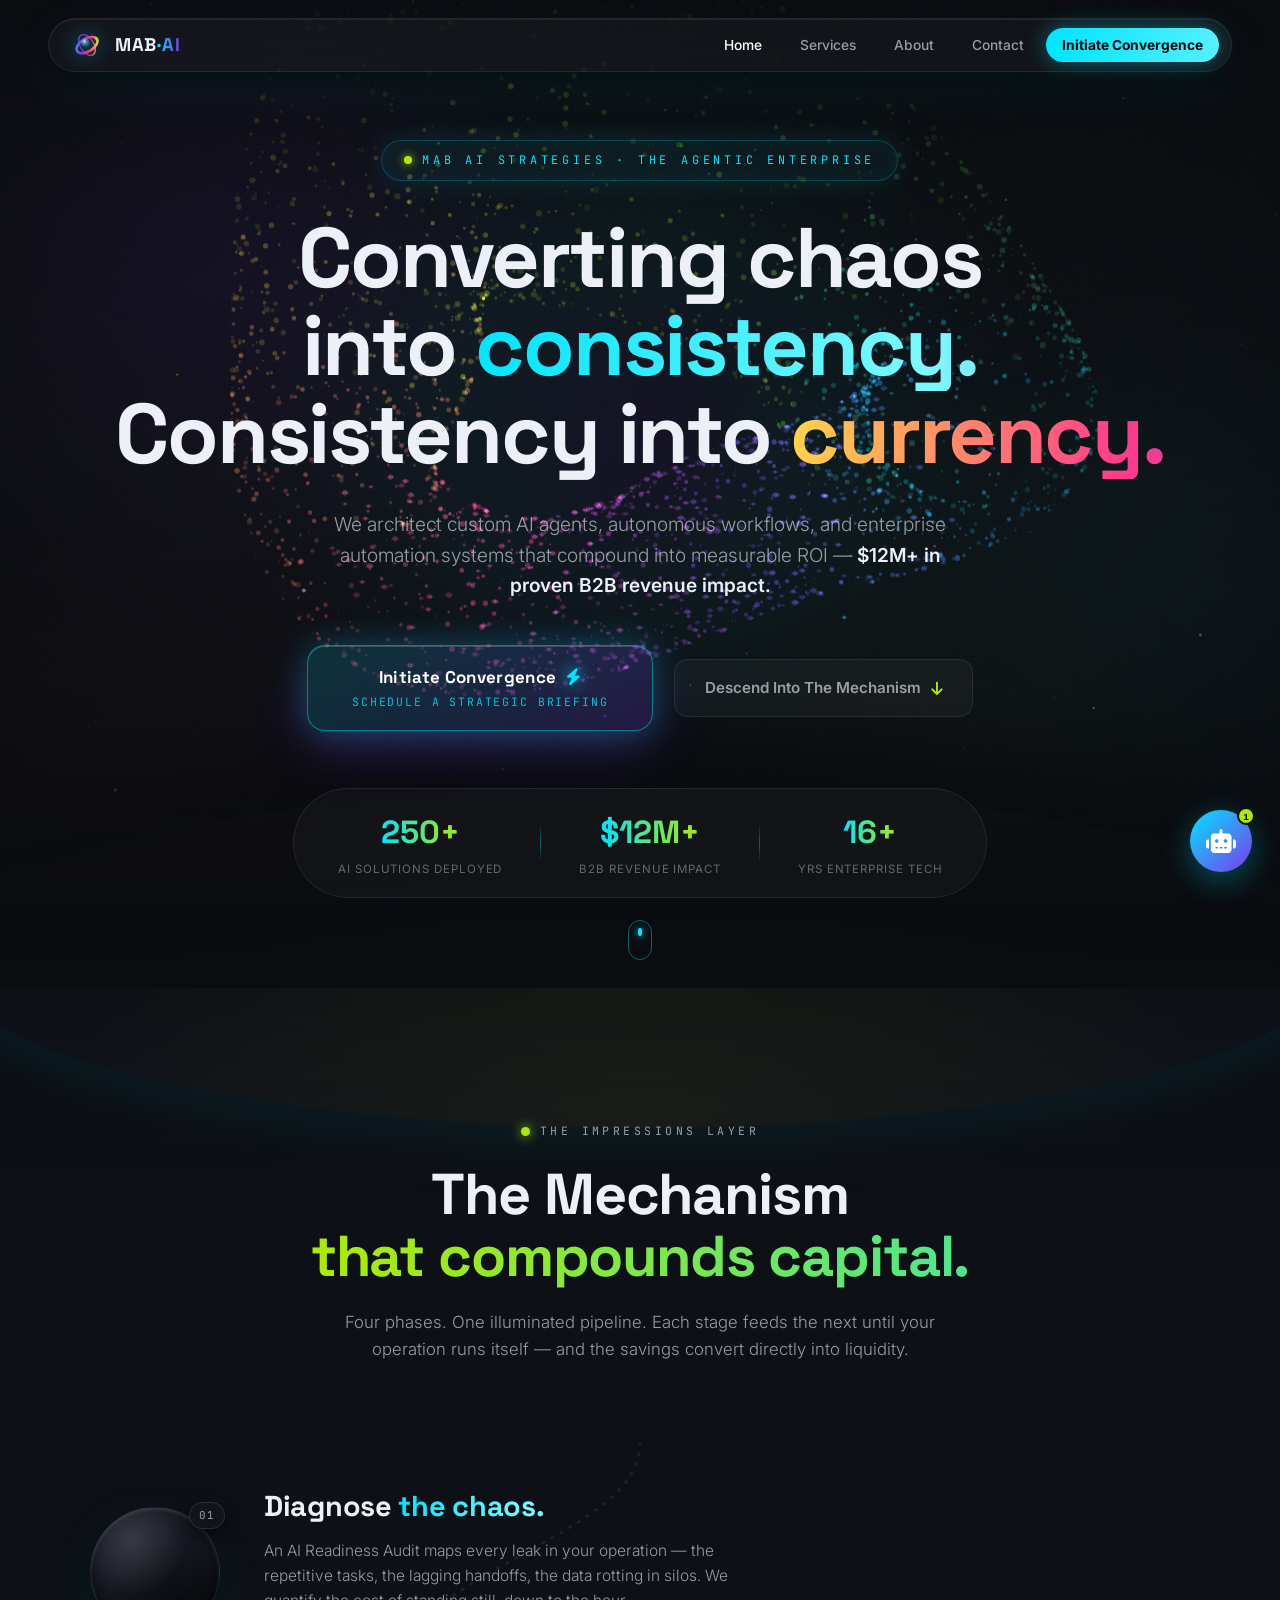
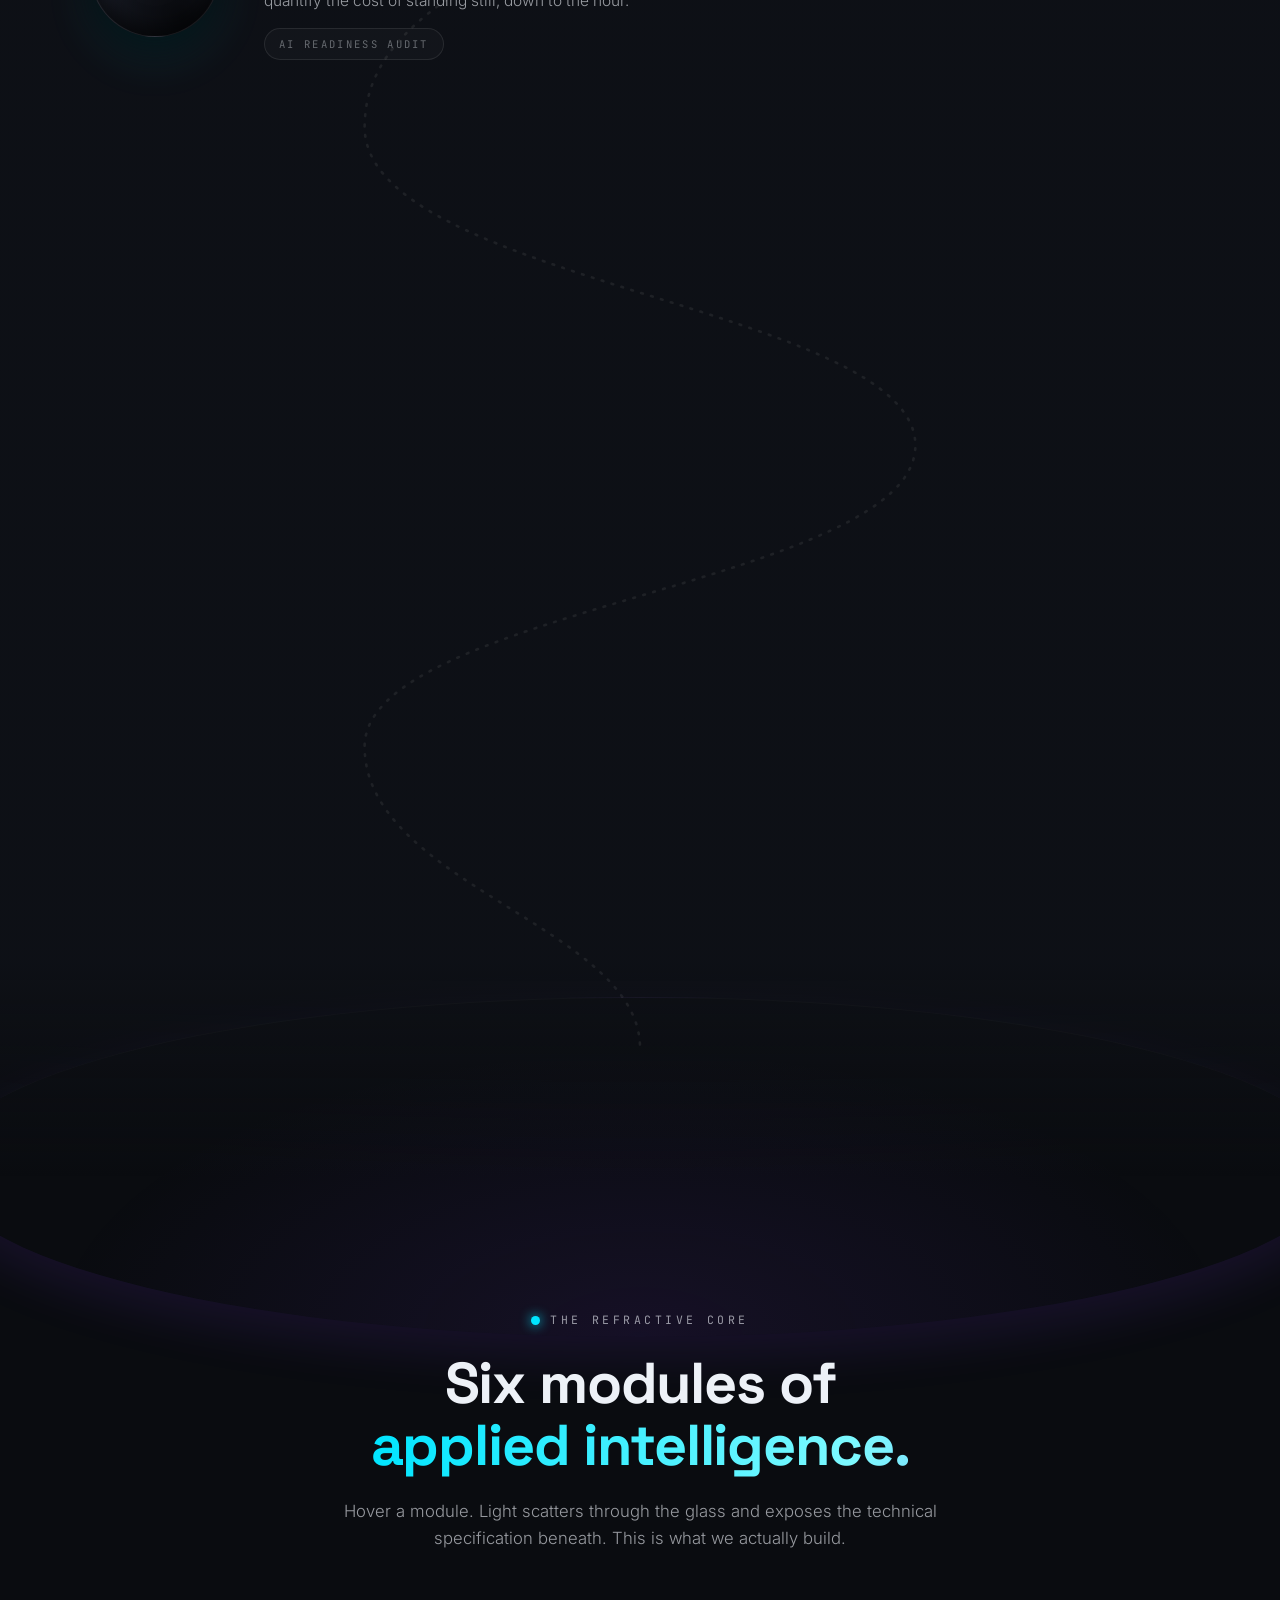
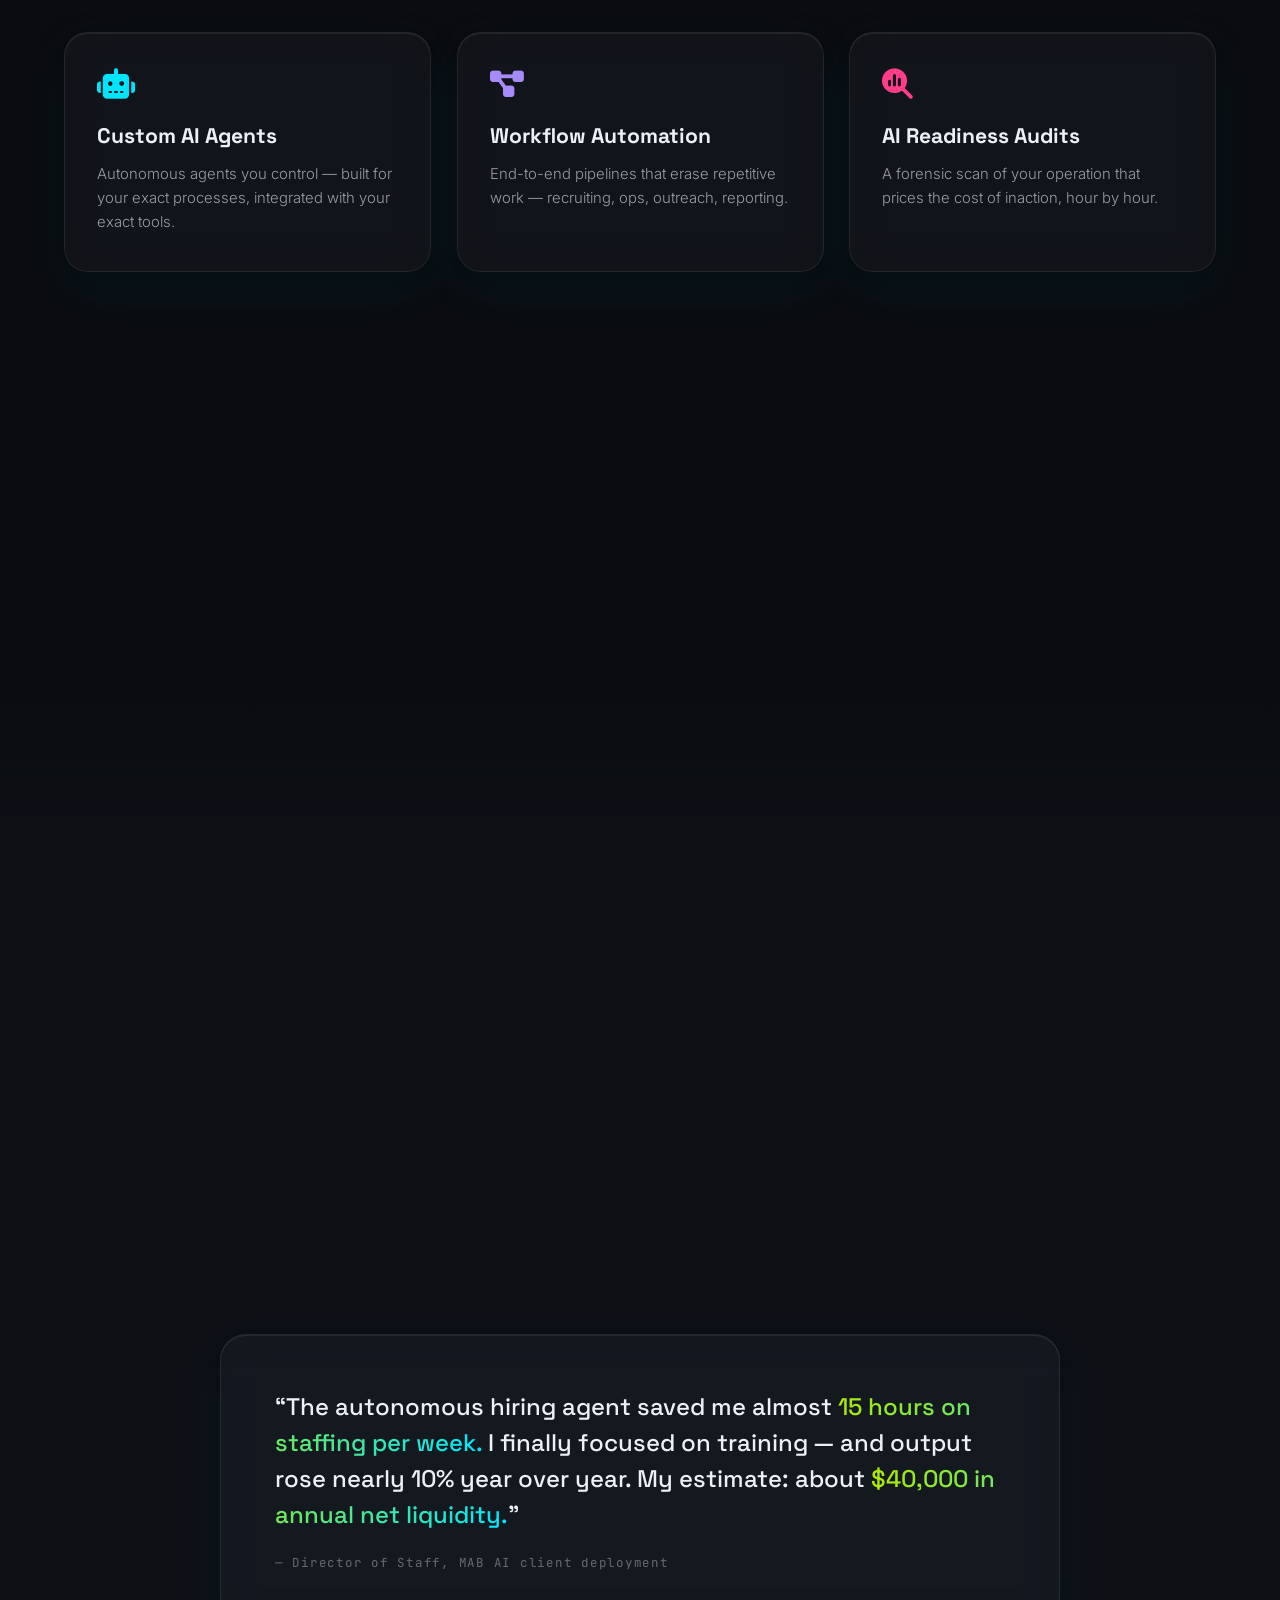
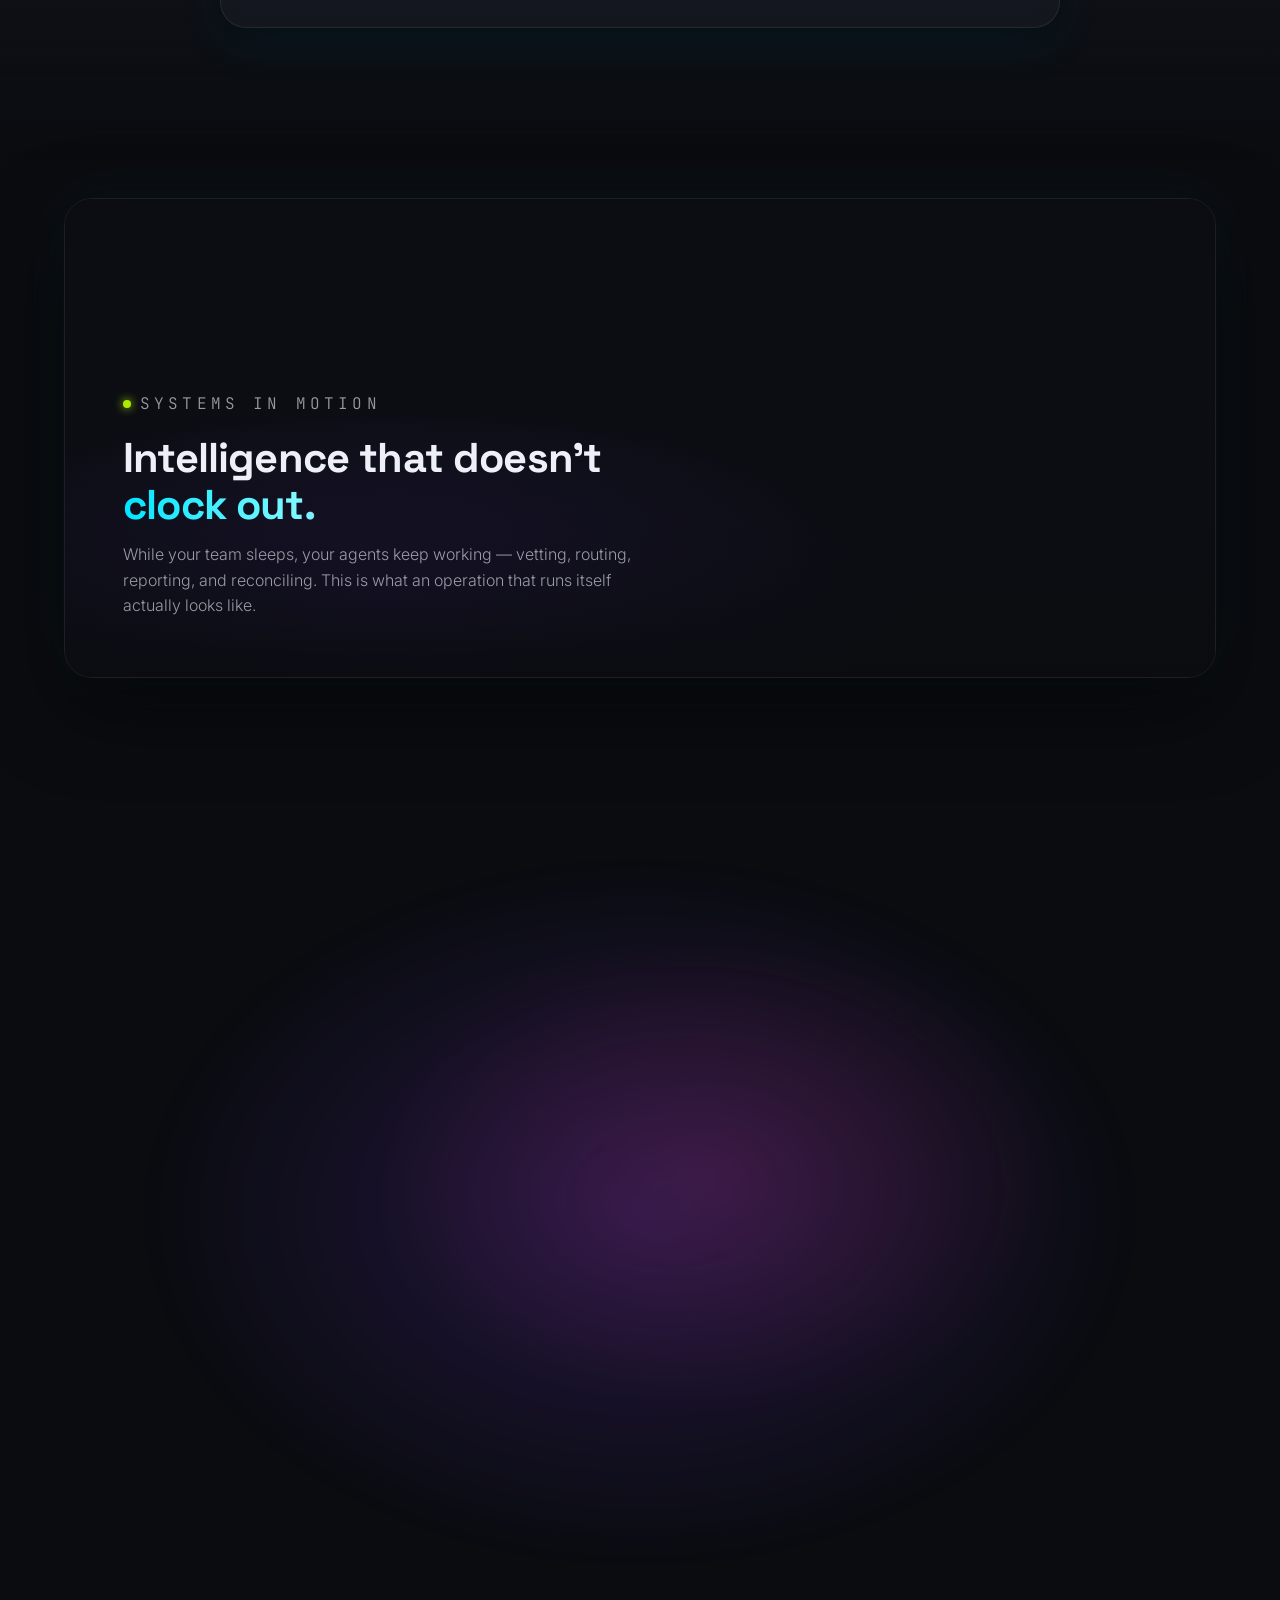
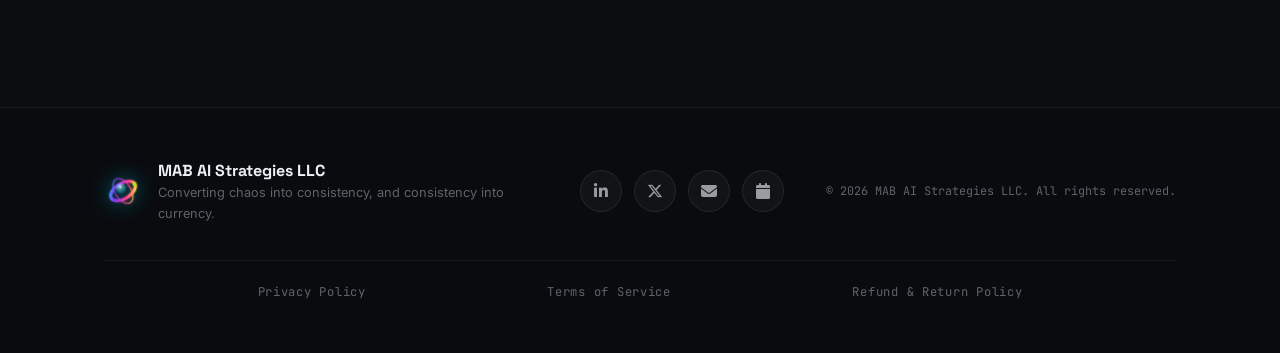
==== commit aaf92550: "Add Privacy Policy, Terms of Service, and Refund & Return Policy pages Adds three customer-facing le" ====
--- a/index.html
+++ b/index.html
@@ -401,6 +401,11 @@
       <li><a href="https://calendar.app.google/kuwKF2VrDuyvdfN9A" target="_blank" rel="noopener noreferrer" aria-label="Schedule" class="magnetic"><i class="fa-solid fa-calendar"></i></a></li>
     </ul>
     <p class="footer-legal">© 2026 MAB AI Strategies LLC. All rights reserved.</p>
+    <nav class="footer-policies" aria-label="Legal">
+      <a href="privacy-policy.html">Privacy Policy</a>
+      <a href="terms-of-service.html">Terms of Service</a>
+      <a href="refund-policy.html">Refund &amp; Return Policy</a>
+    </nav>
   </div>
 </footer>
 
--- a/css/style.css
+++ b/css/style.css
@@ -629,6 +629,18 @@
 }
 .footer-legal{ font-size:.74rem; color:var(--ink-faint); font-family:var(--font-mono); }
 
+.footer-policies{
+  flex-basis:100%;
+  display:flex; flex-wrap:wrap; justify-content:space-evenly; gap:10px 28px;
+  margin-top:6px; padding-top:22px;
+  border-top:1px solid rgba(255,255,255,.06);
+}
+.footer-policies a{
+  font-size:.76rem; font-family:var(--font-mono); letter-spacing:.06em;
+  color:var(--ink-faint); transition:color .25s, text-shadow .25s;
+}
+.footer-policies a:hover{ color:var(--cyan); text-shadow:0 0 10px rgba(0,229,255,.5); }
+
 /* ═══════════ SCROLL REVEAL ═══════════ */
 .reveal{
   opacity:0;
--- a/css/pages.css
+++ b/css/pages.css
@@ -559,3 +559,67 @@
   .tier-grid{ grid-template-columns:1fr; }
   .svc-detail-grid{ grid-template-columns:1fr; }
 }
+
+/* ═══════════ MOBILE REFINEMENTS ═══════════ */
+@media (max-width: 768px){
+  /* Tighter vertical rhythm on phones (ID'd sections keep their own padding) */
+  section{ padding-top:84px; padding-bottom:84px; }
+  #convergence-section{ padding-top:108px; padding-bottom:108px; }
+  .section-head{ margin-bottom:54px; }
+  .page-hero{ padding-top:124px; min-height:36vh; }
+
+  /* Every card grid → single column (kills horizontal overflow from minmax minimums).
+     !important also overrides the inline 1fr 1fr on the About mission/vision grid. */
+  .core-grid, .oneoff-grid, .svc-detail-grid, .tier-grid{ grid-template-columns:1fr !important; }
+  .proof-grid{ grid-template-columns:repeat(auto-fit,minmax(150px,1fr)); }
+
+  /* Prevent iOS Safari auto-zoom on input focus (requires >=16px) */
+  .form-input, .form-select, .form-textarea, #cb-input{ font-size:16px; }
+
+  /* Motion bands a touch shorter so the caption isn't dwarfed */
+  .motion-band{ min-height:clamp(260px,58vw,360px); }
+  .motion-band__copy{ padding:26px 22px; }
+
+  /* Chatbot: contained bottom sheet (NOT full-screen), opens only on tap */
+  #chatbot-trigger{ bottom:20px; right:18px; width:56px; height:56px; }
+  #chatbot-panel{
+    left:14px; right:14px; bottom:86px; width:auto;
+    max-height:72vh; max-height:72dvh;
+  }
+  .cb-body{ max-height:46vh; max-height:46dvh; }
+}
+
+/* "The Descent" — the weaving pipeline SVG is hidden below 880px (it only lines up with
+   the desktop zig-zag), so render a centered multicolored spine + descending comet that
+   threads through the stacked phase discs. */
+@media (max-width: 880px){
+  .pipeline-wrap::before{
+    content:''; position:absolute; z-index:0;
+    top:26px; bottom:26px; left:50%; transform:translateX(-50%);
+    width:3px; border-radius:3px;
+    background:linear-gradient(to bottom,var(--cyan),var(--violet),var(--magenta),var(--gold),var(--lime));
+    box-shadow:0 0 18px rgba(0,229,255,.4);
+    opacity:.9;
+  }
+  .pipeline-wrap::after{
+    content:''; position:absolute; z-index:0; left:50%; margin-left:-5px; top:22px;
+    width:10px; height:10px; border-radius:50%; background:#fff;
+    box-shadow:0 0 14px var(--cyan),0 0 26px var(--violet),0 0 40px var(--magenta);
+    animation:descend-comet 4.6s var(--ease-out) infinite;
+  }
+}
+@keyframes descend-comet{
+  0%{ top:22px; opacity:0; }
+  10%{ opacity:1; }
+  90%{ opacity:1; }
+  100%{ top:calc(100% - 22px); opacity:0; }
+}
+
+@media (max-width: 440px){
+  /* Full-width CTAs + a bit more breathing room inside cards */
+  .hero-cta-row{ flex-direction:column; width:100%; }
+  .hero-cta-row > a, .btn-convergence, .btn-convergence--xl, .btn-ghost{ width:100%; justify-content:center; }
+  .tier-card, .oneoff-card, .svc-detail-card, .core-card{ padding-left:24px; padding-right:24px; }
+  .convergence-node{ padding-left:22px; padding-right:22px; }
+  .hero-ticker{ gap:14px 22px; }
+}
